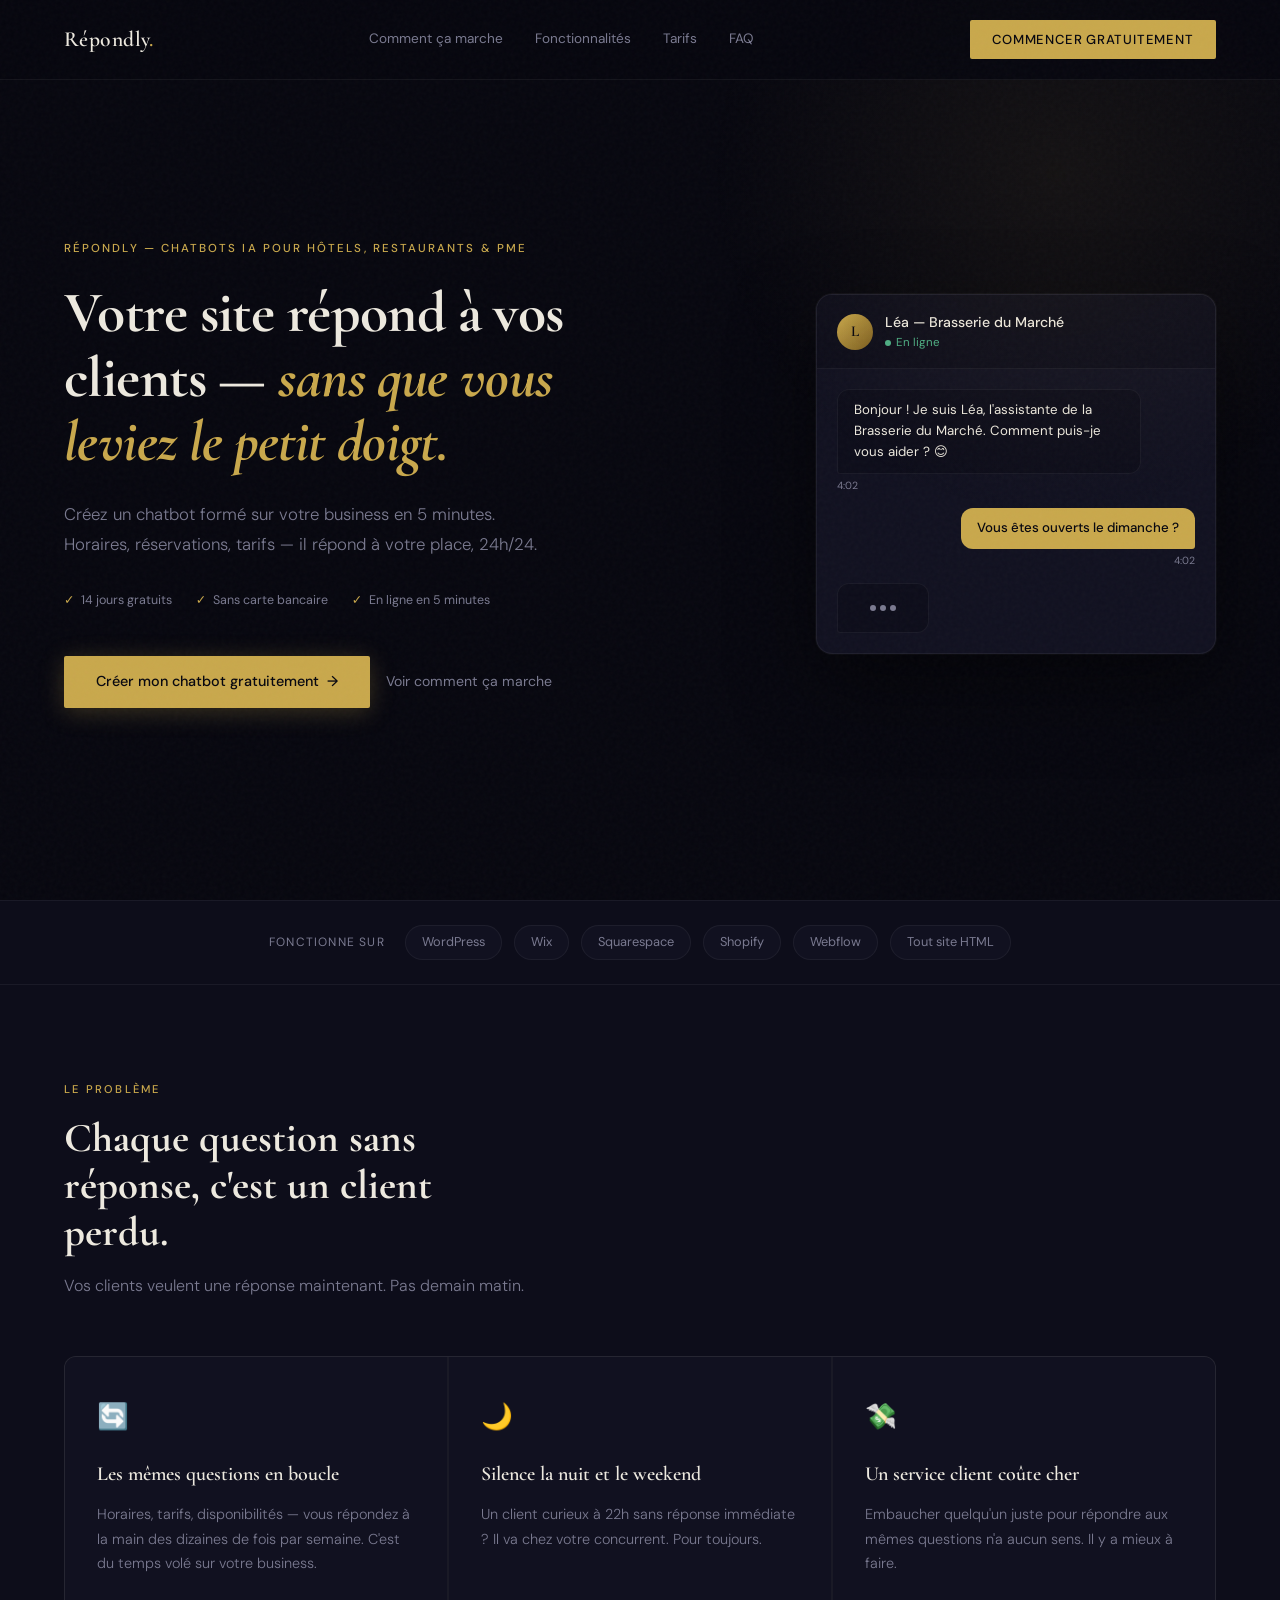
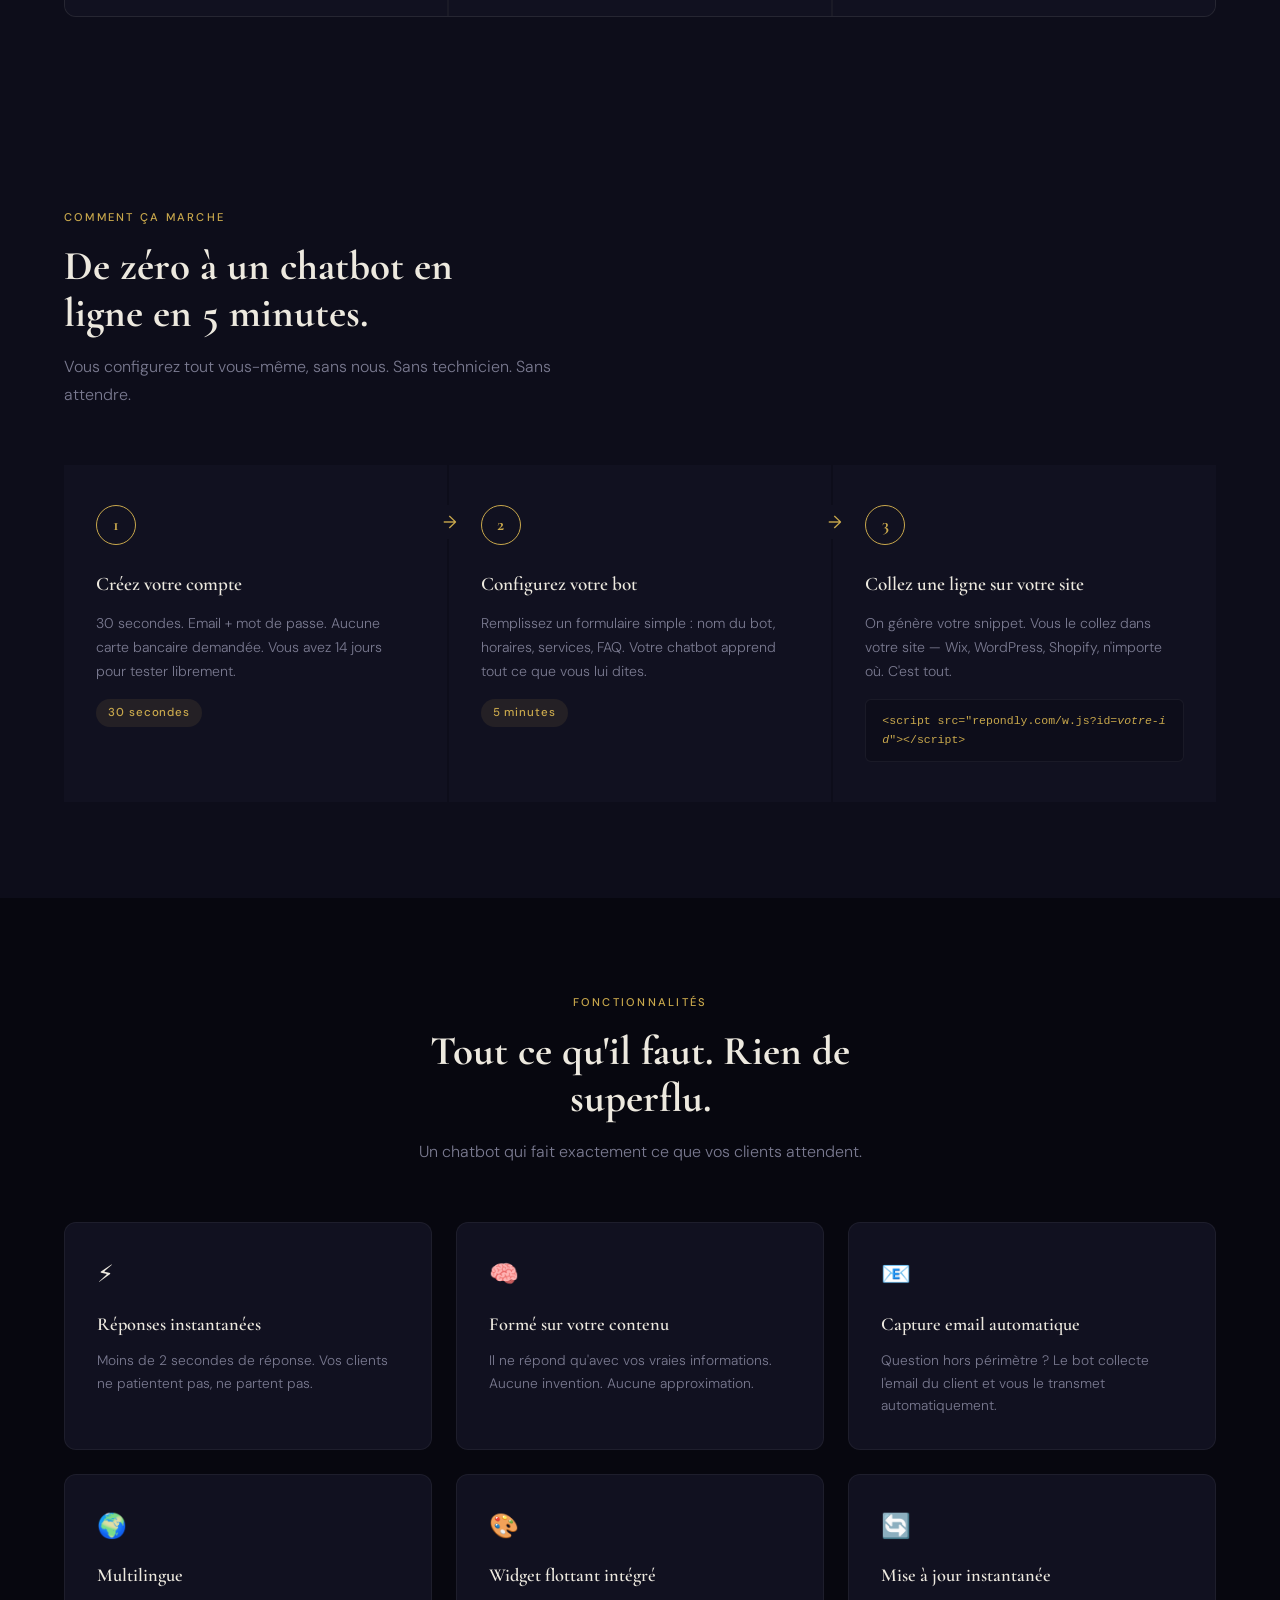
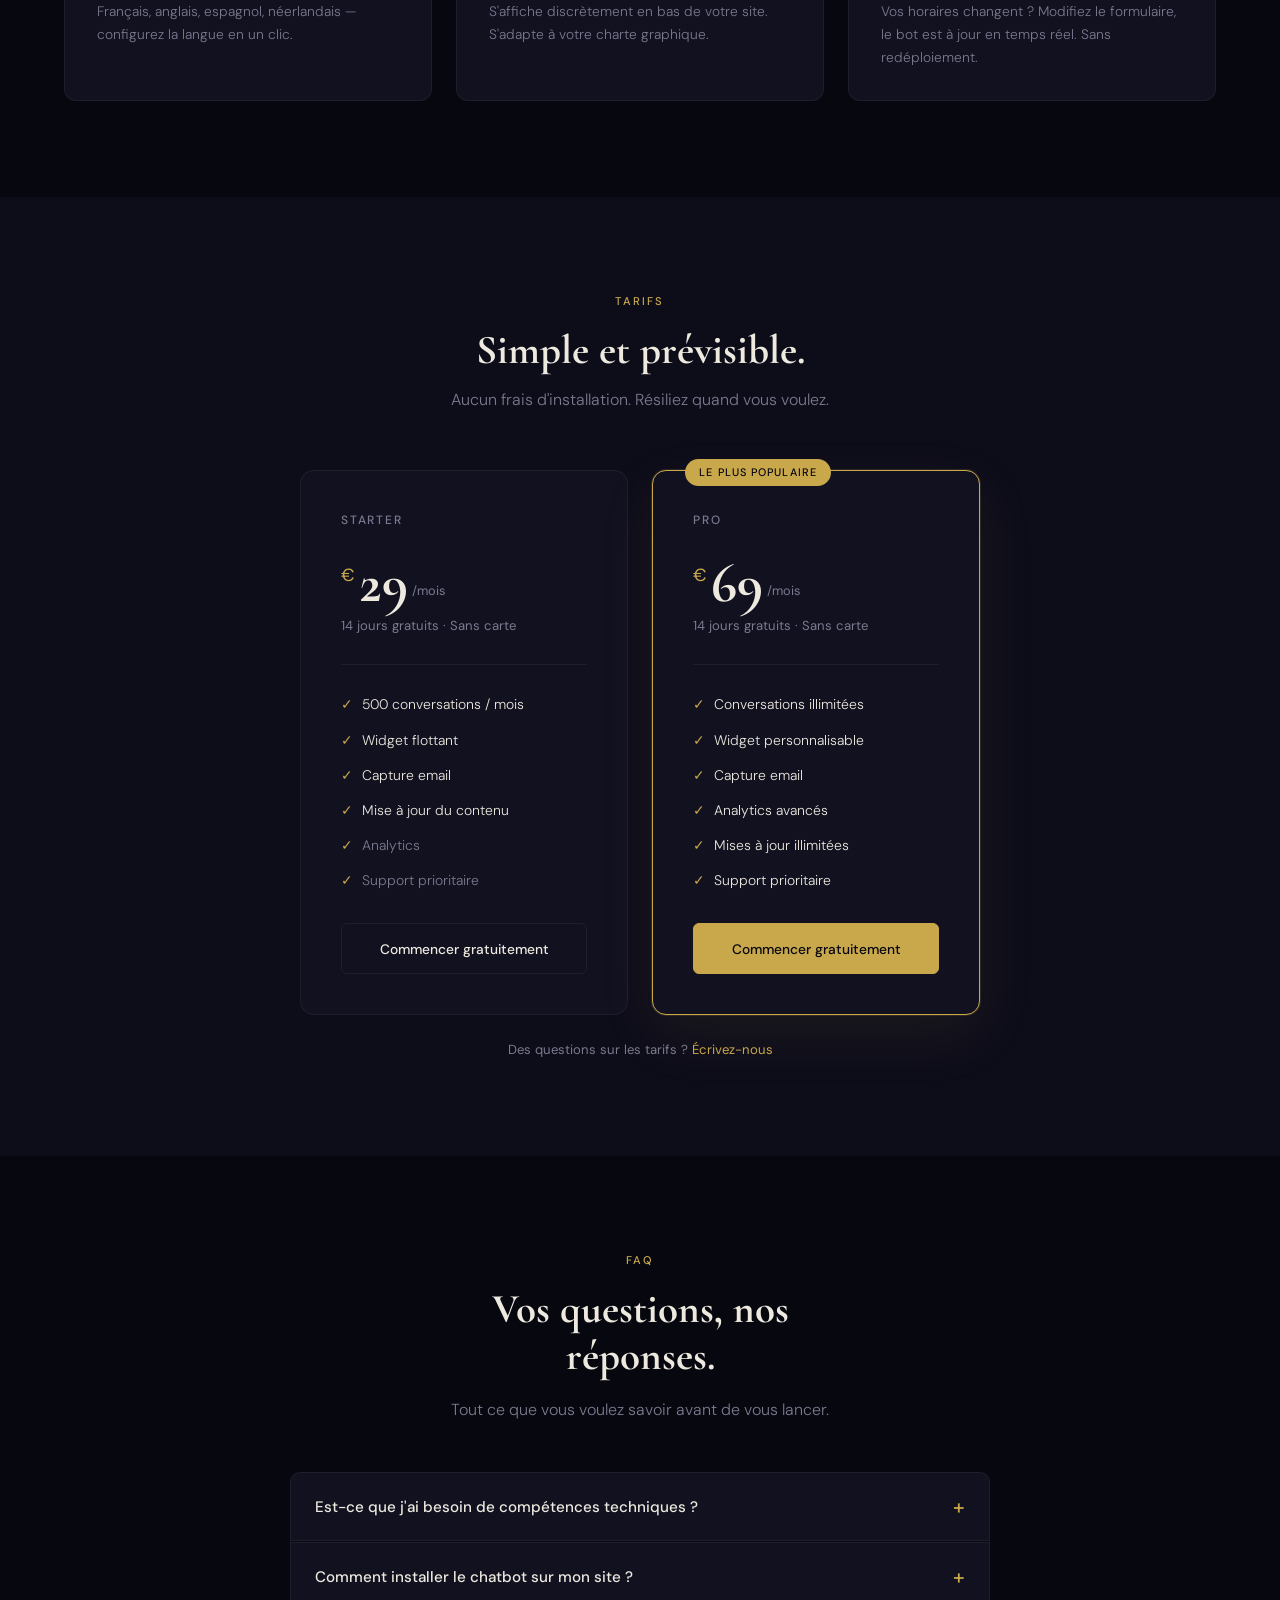
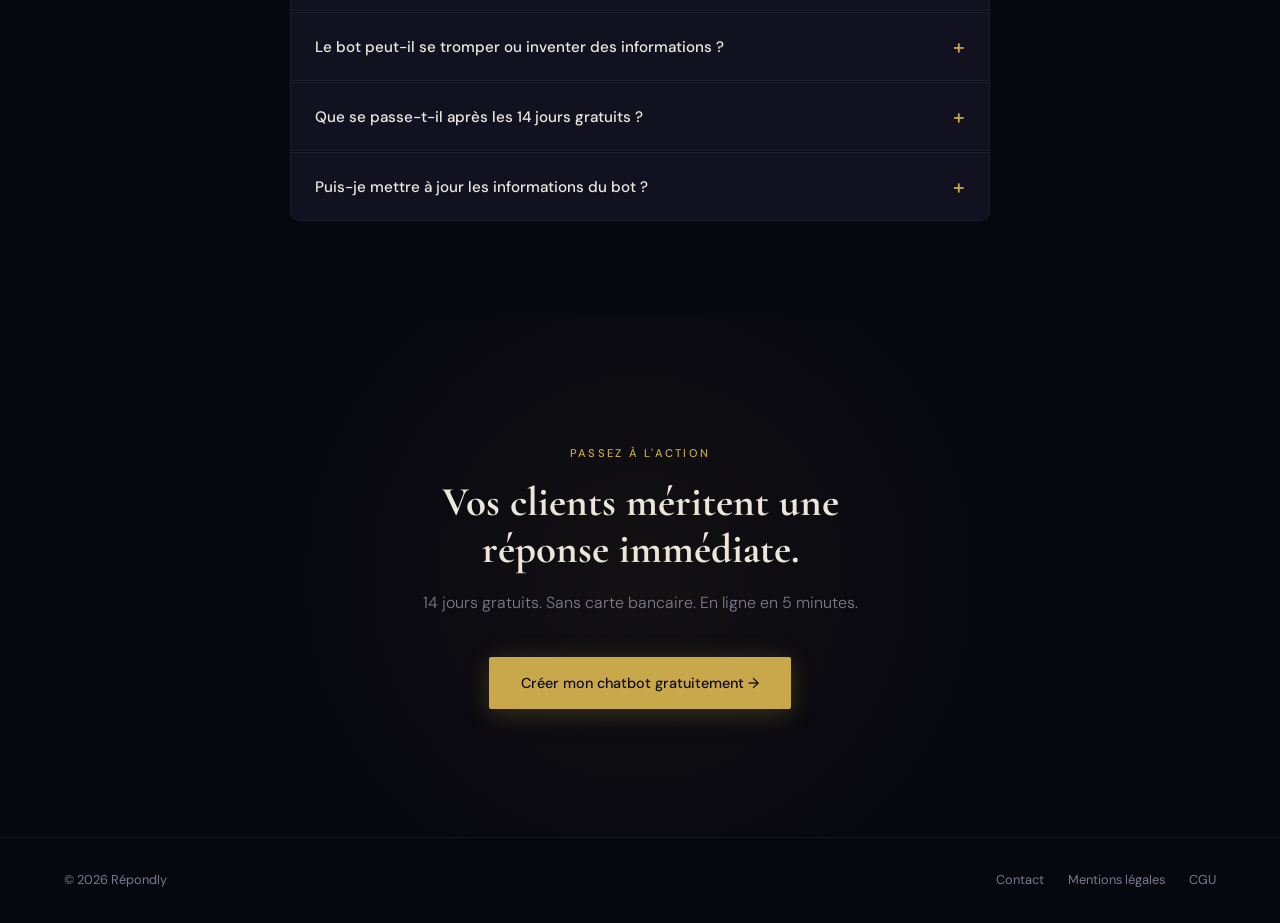
==== frontend/index.html @ ee4e4274 "init Répondly" ====
<!DOCTYPE html>
<html lang="fr">
<head>
<meta charset="UTF-8">
<meta name="viewport" content="width=device-width, initial-scale=1.0">
<title>Répondly — Créez votre chatbot IA en 5 minutes</title>
<link rel="preconnect" href="https://fonts.googleapis.com">
<link href="https://fonts.googleapis.com/css2?family=Cormorant+Garamond:ital,wght@0,400;0,600;0,700;1,400&family=DM+Sans:opsz,wght@9..40,300;9..40,400;9..40,500&display=swap" rel="stylesheet">
<style>
  *, *::before, *::after { box-sizing: border-box; margin: 0; padding: 0; }

  :root {
    --bg:      #07070f;
    --surface: #0d0d1a;
    --card:    #111120;
    --gold:    #c9a84c;
    --gold-lt: #e8c96a;
    --text:    #ede9df;
    --muted:   #7a7a90;
    --border:  rgba(255,255,255,0.055);
    --serif:   'Cormorant Garamond', Georgia, serif;
    --sans:    'DM Sans', system-ui, sans-serif;
  }

  html { scroll-behavior: smooth; }

  body {
    background: var(--bg);
    color: var(--text);
    font-family: var(--sans);
    font-size: 16px;
    line-height: 1.6;
    overflow-x: hidden;
  }

  body::before {
    content: '';
    position: fixed; inset: 0;
    background-image: url("data:image/svg+xml,%3Csvg viewBox='0 0 256 256' xmlns='http://www.w3.org/2000/svg'%3E%3Cfilter id='n'%3E%3CfeTurbulence type='fractalNoise' baseFrequency='0.9' numOctaves='4' stitchTiles='stitch'/%3E%3C/filter%3E%3Crect width='100%25' height='100%25' filter='url(%23n)' opacity='1'/%3E%3C/svg%3E");
    opacity: 0.03;
    pointer-events: none;
    z-index: 9999;
  }

  /* ── Nav ── */
  nav {
    position: fixed; top: 0; left: 0; right: 0; z-index: 100;
    display: flex; align-items: center; justify-content: space-between;
    padding: 1.25rem 5vw;
    background: rgba(7,7,15,0.82);
    backdrop-filter: blur(18px);
    border-bottom: 1px solid var(--border);
  }

  .nav-logo {
    font-family: var(--serif);
    font-size: 1.35rem; font-weight: 600; letter-spacing: 0.02em;
    color: var(--text); text-decoration: none;
  }
  .nav-logo span { color: var(--gold); }

  .nav-links { display: flex; align-items: center; gap: 2rem; }
  .nav-links a {
    font-size: 0.85rem; color: var(--muted); text-decoration: none;
    transition: color 0.2s;
  }
  .nav-links a:hover { color: var(--text); }

  .nav-cta {
    padding: 0.55rem 1.4rem;
    background: var(--gold); color: #07070f;
    font-size: 0.82rem; font-weight: 500;
    letter-spacing: 0.06em; text-transform: uppercase;
    text-decoration: none; border-radius: 2px;
    transition: background 0.2s, transform 0.15s;
  }
  .nav-cta:hover { background: var(--gold-lt); transform: translateY(-1px); }

  /* ── Hero ── */
  .hero {
    min-height: 100vh;
    display: grid; grid-template-columns: 1fr 1fr;
    align-items: center; gap: 4rem;
    padding: 8rem 5vw 5rem;
    position: relative; overflow: hidden;
  }

  .hero::after {
    content: '';
    position: absolute; top: -20%; right: -10%;
    width: 55vw; height: 55vw; border-radius: 50%;
    background: radial-gradient(ellipse, rgba(201,168,76,0.07) 0%, transparent 70%);
    pointer-events: none;
  }

  .hero-eyebrow {
    font-size: 0.72rem; font-weight: 500;
    letter-spacing: 0.18em; text-transform: uppercase;
    color: var(--gold); margin-bottom: 1.4rem;
    opacity: 0; animation: fadeUp 0.7s 0.1s forwards;
  }

  .hero h1 {
    font-family: var(--serif);
    font-size: clamp(2.6rem, 4.5vw, 4rem);
    font-weight: 700; line-height: 1.12;
    letter-spacing: -0.01em; margin-bottom: 1.6rem;
    opacity: 0; animation: fadeUp 0.7s 0.25s forwards;
  }
  .hero h1 em { font-style: italic; color: var(--gold); }

  .hero-sub {
    font-size: 1.05rem; font-weight: 300;
    color: var(--muted); max-width: 44ch;
    margin-bottom: 2rem; line-height: 1.75;
    opacity: 0; animation: fadeUp 0.7s 0.4s forwards;
  }

  .hero-trust {
    display: flex; align-items: center; gap: 1.5rem;
    margin-bottom: 2.8rem; flex-wrap: wrap;
    opacity: 0; animation: fadeUp 0.7s 0.5s forwards;
  }

  .trust-pill {
    display: flex; align-items: center; gap: 0.4rem;
    font-size: 0.78rem; color: var(--muted);
  }
  .trust-pill::before { content: '✓'; color: var(--gold); font-weight: 700; }

  .hero-actions {
    display: flex; gap: 1rem; align-items: center; flex-wrap: wrap;
    opacity: 0; animation: fadeUp 0.7s 0.55s forwards;
  }

  .btn-primary {
    display: inline-flex; align-items: center; gap: 0.5rem;
    padding: 0.9rem 2rem;
    background: var(--gold); color: #07070f;
    font-size: 0.9rem; font-weight: 500;
    text-decoration: none; border-radius: 2px;
    transition: background 0.2s, transform 0.15s, box-shadow 0.2s;
    box-shadow: 0 4px 24px rgba(201,168,76,0.25);
  }
  .btn-primary:hover { background: var(--gold-lt); transform: translateY(-2px); box-shadow: 0 8px 32px rgba(201,168,76,0.35); }

  .btn-ghost {
    font-size: 0.88rem; color: var(--muted);
    text-decoration: none; display: flex; align-items: center; gap: 0.4rem;
    transition: color 0.2s;
  }
  .btn-ghost:hover { color: var(--text); }

  /* ── Chat preview ── */
  .chat-preview {
    position: relative;
    opacity: 0; animation: fadeIn 0.9s 0.7s forwards;
  }

  .chat-frame {
    background: var(--card);
    border: 1px solid var(--border); border-radius: 16px;
    overflow: hidden;
    box-shadow: 0 30px 80px rgba(0,0,0,0.5), 0 0 0 1px rgba(255,255,255,0.04);
    max-width: 400px; margin-left: auto;
  }

  .chat-header {
    background: var(--surface);
    padding: 1rem 1.25rem;
    display: flex; align-items: center; gap: 0.75rem;
    border-bottom: 1px solid var(--border);
  }

  .chat-avatar {
    width: 36px; height: 36px; border-radius: 50%;
    background: linear-gradient(135deg, var(--gold) 0%, #7a5c1e 100%);
    display: flex; align-items: center; justify-content: center;
    font-family: var(--serif); font-size: 0.95rem; font-weight: 600;
    color: #07070f; flex-shrink: 0;
  }

  .chat-header-info { flex: 1; }
  .chat-header-name { font-size: 0.88rem; font-weight: 500; }
  .chat-status { font-size: 0.72rem; color: #4caf85; display: flex; align-items: center; gap: 0.3rem; }
  .chat-status::before { content: ''; width: 6px; height: 6px; border-radius: 50%; background: #4caf85; display: inline-block; }

  .chat-body { padding: 1.25rem; display: flex; flex-direction: column; gap: 0.85rem; min-height: 260px; }

  .msg { max-width: 85%; display: flex; flex-direction: column; gap: 0.25rem; opacity: 0; }
  .msg.bot { align-self: flex-start; animation: msgIn 0.4s forwards; }
  .msg.user { align-self: flex-end; animation: msgIn 0.4s forwards; }

  .msg-bubble {
    padding: 0.65rem 1rem; border-radius: 12px;
    font-size: 0.83rem; line-height: 1.55;
  }
  .msg.bot .msg-bubble {
    background: var(--surface); border: 1px solid var(--border);
    border-bottom-left-radius: 3px;
  }
  .msg.user .msg-bubble {
    background: var(--gold); color: #07070f;
    border-bottom-right-radius: 3px; font-weight: 500;
  }

  .msg-time { font-size: 0.65rem; color: var(--muted); }
  .msg.user .msg-time { text-align: right; }

  .typing { display: flex; gap: 4px; align-items: center; padding: 0.65rem 1rem; }
  .typing span {
    width: 6px; height: 6px; border-radius: 50%;
    background: var(--muted); animation: bounce 1s infinite;
  }
  .typing span:nth-child(2) { animation-delay: 0.15s; }
  .typing span:nth-child(3) { animation-delay: 0.3s; }

  /* ── Sections ── */
  section { padding: 6rem 5vw; }

  .section-label {
    font-size: 0.7rem; font-weight: 500;
    letter-spacing: 0.2em; text-transform: uppercase;
    color: var(--gold); margin-bottom: 1rem;
  }

  .section-title {
    font-family: var(--serif);
    font-size: clamp(1.9rem, 3.2vw, 2.8rem);
    font-weight: 700; line-height: 1.15;
    max-width: 22ch; margin-bottom: 1rem;
  }

  .section-sub {
    font-size: 1rem; color: var(--muted);
    max-width: 50ch; font-weight: 300;
    line-height: 1.75; margin-bottom: 3.5rem;
  }

  /* ── Logos band ── */
  .logos-band {
    border-top: 1px solid var(--border);
    border-bottom: 1px solid var(--border);
    background: var(--surface);
    padding: 1.5rem 5vw;
    display: flex; align-items: center;
    justify-content: center; gap: 0.75rem;
    flex-wrap: wrap;
  }

  .logos-label { font-size: 0.75rem; color: var(--muted); letter-spacing: 0.1em; text-transform: uppercase; margin-right: 0.5rem; }

  .logo-pill {
    padding: 0.4rem 1rem;
    border: 1px solid var(--border); border-radius: 20px;
    font-size: 0.8rem; color: var(--muted);
    background: var(--card);
  }

  /* ── Pain ── */
  .pain { background: var(--surface); }

  .pain-grid {
    display: grid; grid-template-columns: repeat(3, 1fr);
    gap: 1.5px; background: var(--border);
    border: 1px solid var(--border); border-radius: 12px; overflow: hidden;
  }

  .pain-card {
    background: var(--card); padding: 2.5rem 2rem;
    transition: background 0.2s;
  }
  .pain-card:hover { background: #161628; }

  .pain-icon { font-size: 1.6rem; margin-bottom: 1.25rem; display: block; }
  .pain-card h3 { font-family: var(--serif); font-size: 1.25rem; font-weight: 600; margin-bottom: 0.75rem; }
  .pain-card p { font-size: 0.9rem; color: var(--muted); line-height: 1.7; font-weight: 300; }

  /* ── How it works ── */
  .how { background: var(--surface); }

  .steps {
    display: grid; grid-template-columns: repeat(3, 1fr);
    gap: 2px; position: relative; margin-top: 1rem;
  }

  .step { background: var(--card); padding: 2.5rem 2rem; position: relative; }

  .step:not(:last-child)::after {
    content: '→';
    position: absolute; right: -14px; top: 2.5rem;
    color: var(--gold); font-size: 1.1rem; z-index: 1;
    background: var(--card); padding: 0.2rem;
  }

  .step-num {
    display: inline-flex; align-items: center; justify-content: center;
    width: 40px; height: 40px;
    border: 1px solid var(--gold); border-radius: 50%;
    font-family: var(--serif); font-size: 1.1rem; font-weight: 700;
    color: var(--gold); margin-bottom: 1.5rem;
  }

  .step h3 { font-family: var(--serif); font-size: 1.2rem; font-weight: 600; margin-bottom: 0.75rem; }
  .step p { font-size: 0.88rem; color: var(--muted); line-height: 1.7; font-weight: 300; }

  .step-badge {
    display: inline-block; margin-top: 1rem;
    padding: 0.3rem 0.75rem;
    background: rgba(201,168,76,0.1); color: var(--gold);
    font-size: 0.72rem; font-weight: 500; letter-spacing: 0.08em;
    border-radius: 20px;
  }

  .step-code {
    margin-top: 1rem;
    background: var(--surface); border: 1px solid var(--border);
    border-radius: 6px; padding: 0.75rem 1rem;
    font-family: 'Courier New', monospace;
    font-size: 0.72rem; color: var(--gold);
    word-break: break-all;
  }

  /* ── Features grid ── */
  .features-grid {
    display: grid; grid-template-columns: repeat(3, 1fr);
    gap: 1.5rem;
  }

  .feat-card {
    background: var(--card);
    border: 1px solid var(--border); border-radius: 12px;
    padding: 2rem;
    transition: border-color 0.2s, transform 0.2s;
  }
  .feat-card:hover { border-color: rgba(201,168,76,0.2); transform: translateY(-3px); }

  .feat-icon { font-size: 1.5rem; margin-bottom: 1rem; display: block; }
  .feat-card h3 { font-family: var(--serif); font-size: 1.15rem; font-weight: 600; margin-bottom: 0.6rem; }
  .feat-card p { font-size: 0.86rem; color: var(--muted); line-height: 1.65; font-weight: 300; }

  /* ── Pricing ── */
  .pricing-grid {
    display: grid; grid-template-columns: 1fr 1fr;
    gap: 1.5rem; max-width: 680px; margin: 0 auto;
  }

  .price-card {
    background: var(--card);
    border: 1px solid var(--border); border-radius: 14px;
    padding: 2.5rem;
    transition: transform 0.2s, box-shadow 0.2s;
    position: relative;
  }
  .price-card:hover { transform: translateY(-4px); box-shadow: 0 20px 60px rgba(0,0,0,0.4); }

  .price-card.featured {
    border-color: var(--gold);
    box-shadow: 0 0 0 1px rgba(201,168,76,0.15), 0 20px 60px rgba(201,168,76,0.08);
  }

  .price-badge {
    position: absolute; top: -12px; left: 2rem;
    background: var(--gold); color: #07070f;
    font-size: 0.68rem; font-weight: 500;
    letter-spacing: 0.1em; text-transform: uppercase;
    padding: 0.3rem 0.9rem; border-radius: 20px;
  }

  .price-name { font-size: 0.75rem; font-weight: 500; letter-spacing: 0.15em; text-transform: uppercase; color: var(--muted); margin-bottom: 1.5rem; }

  .price-amount { display: flex; align-items: flex-start; gap: 0.25rem; margin-bottom: 0.3rem; }
  .price-currency { font-size: 1.1rem; color: var(--gold); margin-top: 0.4rem; }
  .price-num { font-family: var(--serif); font-size: 3.5rem; font-weight: 700; line-height: 1; }
  .price-suffix { font-size: 0.8rem; color: var(--muted); align-self: flex-end; margin-bottom: 0.6rem; }

  .price-recur { font-size: 0.82rem; color: var(--muted); margin-bottom: 1.75rem; }

  .price-divider { height: 1px; background: var(--border); margin-bottom: 1.75rem; }

  .price-features { list-style: none; display: flex; flex-direction: column; gap: 0.8rem; margin-bottom: 2rem; }
  .price-features li {
    font-size: 0.87rem; color: var(--muted);
    display: flex; align-items: flex-start; gap: 0.6rem;
    font-weight: 300;
  }
  .price-features li::before { content: '✓'; color: var(--gold); flex-shrink: 0; font-weight: 500; }
  .price-features li.included { color: var(--text); }

  .btn-outline {
    display: block; padding: 0.85rem;
    border: 1px solid var(--border); border-radius: 6px;
    text-align: center; font-size: 0.86rem; font-weight: 500;
    color: var(--text); text-decoration: none;
    transition: border-color 0.2s, background 0.2s;
  }
  .btn-outline:hover { border-color: var(--gold); background: rgba(201,168,76,0.06); }

  .price-card.featured .btn-outline { background: var(--gold); border-color: var(--gold); color: #07070f; }
  .price-card.featured .btn-outline:hover { background: var(--gold-lt); }

  .price-note { text-align: center; margin-top: 1.5rem; font-size: 0.82rem; color: var(--muted); }
  .price-note a { color: var(--gold); text-decoration: none; }

  /* ── FAQ ── */
  .faq-list { max-width: 700px; margin: 0 auto; display: flex; flex-direction: column; gap: 1px; }

  .faq-item {
    background: var(--card); border: 1px solid var(--border);
    border-radius: 0; overflow: hidden;
  }
  .faq-item:first-child { border-radius: 10px 10px 0 0; }
  .faq-item:last-child { border-radius: 0 0 10px 10px; }

  .faq-q {
    width: 100%; padding: 1.25rem 1.5rem;
    background: none; border: none; cursor: pointer;
    display: flex; align-items: center; justify-content: space-between;
    font-family: var(--sans); font-size: 0.95rem; font-weight: 500;
    color: var(--text); text-align: left;
  }

  .faq-q::after { content: '+'; color: var(--gold); font-size: 1.3rem; flex-shrink: 0; transition: transform 0.2s; }
  .faq-item.open .faq-q::after { transform: rotate(45deg); }

  .faq-a {
    max-height: 0; overflow: hidden;
    transition: max-height 0.3s ease, padding 0.3s;
    font-size: 0.9rem; color: var(--muted); line-height: 1.7;
    font-weight: 300;
  }
  .faq-item.open .faq-a { max-height: 200px; padding: 0 1.5rem 1.25rem; }

  /* ── CTA ── */
  .cta-final {
    text-align: center; padding: 8rem 5vw;
    position: relative; overflow: hidden;
  }

  .cta-final::before {
    content: '';
    position: absolute; top: 50%; left: 50%;
    transform: translate(-50%, -50%);
    width: 60vw; height: 60vw; border-radius: 50%;
    background: radial-gradient(ellipse, rgba(201,168,76,0.06) 0%, transparent 65%);
    pointer-events: none;
  }

  .cta-final .section-title { margin: 0 auto 1rem; text-align: center; }
  .cta-final .section-sub { margin: 0 auto 2.5rem; text-align: center; }

  /* ── Footer ── */
  footer {
    border-top: 1px solid var(--border);
    padding: 2rem 5vw;
    display: flex; align-items: center; justify-content: space-between;
    font-size: 0.8rem; color: var(--muted);
  }
  footer a { color: var(--muted); text-decoration: none; }
  footer a:hover { color: var(--gold); }

  /* ── Reveal ── */
  .reveal { opacity: 0; transform: translateY(28px); transition: opacity 0.65s, transform 0.65s; }
  .reveal.visible { opacity: 1; transform: none; }
  .reveal-delay-1 { transition-delay: 0.1s; }
  .reveal-delay-2 { transition-delay: 0.2s; }
  .reveal-delay-3 { transition-delay: 0.3s; }

  /* ── Animations ── */
  @keyframes fadeUp { from { opacity: 0; transform: translateY(22px); } to { opacity: 1; transform: translateY(0); } }
  @keyframes fadeIn { from { opacity: 0; } to { opacity: 1; } }
  @keyframes msgIn  { from { opacity: 0; transform: translateY(8px); } to { opacity: 1; transform: translateY(0); } }
  @keyframes bounce { 0%, 80%, 100% { transform: translateY(0); } 40% { transform: translateY(-5px); } }

  /* ── Responsive ── */
  @media (max-width: 1000px) {
    .pricing-grid { grid-template-columns: 1fr; max-width: 420px; }
    .features-grid { grid-template-columns: 1fr 1fr; }
  }
  @media (max-width: 900px) {
    .hero { grid-template-columns: 1fr; padding-top: 7rem; }
    .chat-frame { max-width: 100%; margin: 0; }
    .pain-grid, .steps, .features-grid { grid-template-columns: 1fr; }
    .step:not(:last-child)::after { display: none; }
    .nav-links { display: none; }
  }
</style>
</head>
<body>

<!-- NAV -->
<nav>
  <a href="#" class="nav-logo">Répondly<span>.</span></a>
  <div class="nav-links">
    <a href="#comment">Comment ça marche</a>
    <a href="#fonctionnalites">Fonctionnalités</a>
    <a href="#pricing">Tarifs</a>
    <a href="#faq">FAQ</a>
  </div>
  <a href="/register" class="nav-cta">Commencer gratuitement</a>
</nav>

<!-- HERO -->
<section class="hero">
  <div class="hero-content">
    <p class="hero-eyebrow">Répondly — Chatbots IA pour hôtels, restaurants & PME</p>
    <h1>Votre site répond à vos clients — <em>sans que vous leviez le petit doigt.</em></h1>
    <p class="hero-sub">Créez un chatbot formé sur votre business en 5 minutes. Horaires, réservations, tarifs — il répond à votre place, 24h/24.</p>
    <div class="hero-trust">
      <span class="trust-pill">14 jours gratuits</span>
      <span class="trust-pill">Sans carte bancaire</span>
      <span class="trust-pill">En ligne en 5 minutes</span>
    </div>
    <div class="hero-actions">
      <a href="/register" class="btn-primary">Créer mon chatbot gratuitement <span>→</span></a>
      <a href="#comment" class="btn-ghost">Voir comment ça marche</a>
    </div>
  </div>

  <div class="chat-preview">
    <div class="chat-frame">
      <div class="chat-header">
        <div class="chat-avatar">L</div>
        <div class="chat-header-info">
          <div class="chat-header-name">Léa — Brasserie du Marché</div>
          <div class="chat-status">En ligne</div>
        </div>
      </div>
      <div class="chat-body" id="chatDemo"></div>
    </div>
  </div>
</section>

<!-- LOGOS -->
<div class="logos-band">
  <span class="logos-label">Fonctionne sur</span>
  <span class="logo-pill">WordPress</span>
  <span class="logo-pill">Wix</span>
  <span class="logo-pill">Squarespace</span>
  <span class="logo-pill">Shopify</span>
  <span class="logo-pill">Webflow</span>
  <span class="logo-pill">Tout site HTML</span>
</div>

<!-- PAIN -->
<section class="pain" id="pain">
  <p class="section-label reveal">Le problème</p>
  <h2 class="section-title reveal reveal-delay-1">Chaque question sans réponse, c'est un client perdu.</h2>
  <p class="section-sub reveal reveal-delay-2">Vos clients veulent une réponse maintenant. Pas demain matin.</p>
  <div class="pain-grid reveal">
    <div class="pain-card">
      <span class="pain-icon">🔄</span>
      <h3>Les mêmes questions en boucle</h3>
      <p>Horaires, tarifs, disponibilités — vous répondez à la main des dizaines de fois par semaine. C'est du temps volé sur votre business.</p>
    </div>
    <div class="pain-card">
      <span class="pain-icon">🌙</span>
      <h3>Silence la nuit et le weekend</h3>
      <p>Un client curieux à 22h sans réponse immédiate ? Il va chez votre concurrent. Pour toujours.</p>
    </div>
    <div class="pain-card">
      <span class="pain-icon">💸</span>
      <h3>Un service client coûte cher</h3>
      <p>Embaucher quelqu'un juste pour répondre aux mêmes questions n'a aucun sens. Il y a mieux à faire.</p>
    </div>
  </div>
</section>

<!-- HOW IT WORKS -->
<section class="how" id="comment">
  <p class="section-label reveal">Comment ça marche</p>
  <h2 class="section-title reveal reveal-delay-1">De zéro à un chatbot en ligne en 5 minutes.</h2>
  <p class="section-sub reveal reveal-delay-2">Vous configurez tout vous-même, sans nous. Sans technicien. Sans attendre.</p>
  <div class="steps reveal">
    <div class="step">
      <div class="step-num">1</div>
      <h3>Créez votre compte</h3>
      <p>30 secondes. Email + mot de passe. Aucune carte bancaire demandée. Vous avez 14 jours pour tester librement.</p>
      <span class="step-badge">30 secondes</span>
    </div>
    <div class="step">
      <div class="step-num">2</div>
      <h3>Configurez votre bot</h3>
      <p>Remplissez un formulaire simple : nom du bot, horaires, services, FAQ. Votre chatbot apprend tout ce que vous lui dites.</p>
      <span class="step-badge">5 minutes</span>
    </div>
    <div class="step">
      <div class="step-num">3</div>
      <h3>Collez une ligne sur votre site</h3>
      <p>On génère votre snippet. Vous le collez dans votre site — Wix, WordPress, Shopify, n'importe où. C'est tout.</p>
      <div class="step-code">&lt;script src="repondly.com/w.js?id=<em>votre-id</em>"&gt;&lt;/script&gt;</div>
    </div>
  </div>
</section>

<!-- FEATURES -->
<section id="fonctionnalites">
  <p class="section-label reveal" style="text-align:center">Fonctionnalités</p>
  <h2 class="section-title reveal reveal-delay-1" style="margin: 0 auto 1rem; text-align:center">Tout ce qu'il faut. Rien de superflu.</h2>
  <p class="section-sub reveal reveal-delay-2" style="margin: 0 auto 3.5rem; text-align:center">Un chatbot qui fait exactement ce que vos clients attendent.</p>
  <div class="features-grid">
    <div class="feat-card reveal">
      <span class="feat-icon">⚡</span>
      <h3>Réponses instantanées</h3>
      <p>Moins de 2 secondes de réponse. Vos clients ne patientent pas, ne partent pas.</p>
    </div>
    <div class="feat-card reveal reveal-delay-1">
      <span class="feat-icon">🧠</span>
      <h3>Formé sur votre contenu</h3>
      <p>Il ne répond qu'avec vos vraies informations. Aucune invention. Aucune approximation.</p>
    </div>
    <div class="feat-card reveal reveal-delay-2">
      <span class="feat-icon">📧</span>
      <h3>Capture email automatique</h3>
      <p>Question hors périmètre ? Le bot collecte l'email du client et vous le transmet automatiquement.</p>
    </div>
    <div class="feat-card reveal">
      <span class="feat-icon">🌍</span>
      <h3>Multilingue</h3>
      <p>Français, anglais, espagnol, néerlandais — configurez la langue en un clic.</p>
    </div>
    <div class="feat-card reveal reveal-delay-1">
      <span class="feat-icon">🎨</span>
      <h3>Widget flottant intégré</h3>
      <p>S'affiche discrètement en bas de votre site. S'adapte à votre charte graphique.</p>
    </div>
    <div class="feat-card reveal reveal-delay-2">
      <span class="feat-icon">🔄</span>
      <h3>Mise à jour instantanée</h3>
      <p>Vos horaires changent ? Modifiez le formulaire, le bot est à jour en temps réel. Sans redéploiement.</p>
    </div>
  </div>
</section>

<!-- PRICING -->
<section class="pain" id="pricing">
  <p class="section-label reveal" style="text-align:center">Tarifs</p>
  <h2 class="section-title reveal reveal-delay-1" style="text-align:center; margin:0 auto 0.75rem">Simple et prévisible.</h2>
  <p class="section-sub reveal reveal-delay-2" style="text-align:center; margin:0 auto 3.5rem">Aucun frais d'installation. Résiliez quand vous voulez.</p>
  <div class="pricing-grid">
    <div class="price-card reveal">
      <p class="price-name">Starter</p>
      <div class="price-amount">
        <span class="price-currency">€</span>
        <span class="price-num">29</span>
        <span class="price-suffix">/mois</span>
      </div>
      <p class="price-recur">14 jours gratuits · Sans carte</p>
      <div class="price-divider"></div>
      <ul class="price-features">
        <li class="included">500 conversations / mois</li>
        <li class="included">Widget flottant</li>
        <li class="included">Capture email</li>
        <li class="included">Mise à jour du contenu</li>
        <li>Analytics</li>
        <li>Support prioritaire</li>
      </ul>
      <a href="/register" class="btn-outline">Commencer gratuitement</a>
    </div>
    <div class="price-card featured reveal reveal-delay-1">
      <span class="price-badge">Le plus populaire</span>
      <p class="price-name">Pro</p>
      <div class="price-amount">
        <span class="price-currency">€</span>
        <span class="price-num">69</span>
        <span class="price-suffix">/mois</span>
      </div>
      <p class="price-recur">14 jours gratuits · Sans carte</p>
      <div class="price-divider"></div>
      <ul class="price-features">
        <li class="included">Conversations illimitées</li>
        <li class="included">Widget personnalisable</li>
        <li class="included">Capture email</li>
        <li class="included">Analytics avancés</li>
        <li class="included">Mises à jour illimitées</li>
        <li class="included">Support prioritaire</li>
      </ul>
      <a href="/register" class="btn-outline">Commencer gratuitement</a>
    </div>
  </div>
  <p class="price-note reveal">Des questions sur les tarifs ? <a href="mailto:matissezamcre@gmail.com">Écrivez-nous</a></p>
</section>

<!-- FAQ -->
<section id="faq">
  <p class="section-label reveal" style="text-align:center">FAQ</p>
  <h2 class="section-title reveal reveal-delay-1" style="margin:0 auto 1rem; text-align:center">Vos questions, nos réponses.</h2>
  <p class="section-sub reveal reveal-delay-2" style="margin:0 auto 3rem; text-align:center">Tout ce que vous voulez savoir avant de vous lancer.</p>
  <div class="faq-list reveal">
    <div class="faq-item">
      <button class="faq-q">Est-ce que j'ai besoin de compétences techniques ?</button>
      <div class="faq-a">Non. Vous remplissez un formulaire, vous copiez une ligne de code sur votre site. Si vous savez utiliser Wix ou WordPress, vous savez utiliser Répondly.</div>
    </div>
    <div class="faq-item">
      <button class="faq-q">Comment installer le chatbot sur mon site ?</button>
      <div class="faq-a">Après la configuration, on vous donne un snippet HTML (une seule ligne). Vous la collez dans votre site — n'importe où dans le body ou le head. Sur Wix ou Squarespace, il y a un bloc "HTML personnalisé" prévu pour ça.</div>
    </div>
    <div class="faq-item">
      <button class="faq-q">Le bot peut-il se tromper ou inventer des informations ?</button>
      <div class="faq-a">Non. Il est strictement limité aux informations que vous avez entrées dans le formulaire. Si une question dépasse ce périmètre, il collecte l'email du client et vous le transmet.</div>
    </div>
    <div class="faq-item">
      <button class="faq-q">Que se passe-t-il après les 14 jours gratuits ?</button>
      <div class="faq-a">Si vous choisissez de continuer, vous entrez vos informations de paiement et votre abonnement démarre. Sinon, votre compte est désactivé automatiquement. Aucun prélèvement surprise.</div>
    </div>
    <div class="faq-item">
      <button class="faq-q">Puis-je mettre à jour les informations du bot ?</button>
      <div class="faq-a">Oui, à tout moment depuis votre dashboard. Les modifications prennent effet immédiatement, sans redéploiement ni intervention technique.</div>
    </div>
  </div>
</section>

<!-- CTA FINAL -->
<section class="cta-final">
  <p class="section-label reveal">Passez à l'action</p>
  <h2 class="section-title reveal reveal-delay-1">Vos clients méritent une réponse immédiate.</h2>
  <p class="section-sub reveal reveal-delay-2">14 jours gratuits. Sans carte bancaire. En ligne en 5 minutes.</p>
  <a href="/register" class="btn-primary reveal reveal-delay-2" style="display:inline-flex">
    Créer mon chatbot gratuitement →
  </a>
</section>

<!-- FOOTER -->
<footer>
  <span>© 2026 Répondly</span>
  <div style="display:flex;gap:1.5rem">
    <a href="mailto:matissezamcre@gmail.com">Contact</a>
    <a href="#">Mentions légales</a>
    <a href="#">CGU</a>
  </div>
</footer>

<script>
  // Chat demo
  const msgs = [
    { type: 'bot',  text: 'Bonjour ! Je suis Léa, l\'assistante de la Brasserie du Marché. Comment puis-je vous aider ? 😊', delay: 800 },
    { type: 'user', text: 'Vous êtes ouverts le dimanche ?', delay: 2000 },
    { type: 'bot',  text: 'Oui, nous sommes ouverts le dimanche de 12h à 15h. Bonne nouvelle, les réservations sont encore disponibles pour ce week-end !', delay: 3400 },
    { type: 'user', text: 'Vous faites des menus végétariens ?', delay: 5200 },
    { type: 'bot',  text: 'Absolument ! Nous proposons un plat végétarien du jour ainsi que deux entrées végétariennes. Voulez-vous réserver une table ? 🌿', delay: 6700 },
  ];

  const container = document.getElementById('chatDemo');

  function showTyping() {
    const div = document.createElement('div');
    div.className = 'msg bot'; div.style.opacity = '1';
    div.innerHTML = '<div class="msg-bubble"><div class="typing"><span></span><span></span><span></span></div></div>';
    container.appendChild(div);
    container.scrollTop = container.scrollHeight;
    return div;
  }

  msgs.forEach((m, i) => {
    if (m.type === 'bot' && i > 0) {
      setTimeout(() => {
        const t = showTyping();
        setTimeout(() => { t.remove(); addMsg(m); }, 900);
      }, m.delay - 950);
    } else {
      setTimeout(() => addMsg(m), m.delay);
    }
  });

  function addMsg(m) {
    const div = document.createElement('div');
    div.className = `msg ${m.type}`;
    const now = new Date();
    div.innerHTML = `<div class="msg-bubble">${m.text}</div><div class="msg-time">${now.getHours()}:${String(now.getMinutes()).padStart(2,'0')}</div>`;
    container.appendChild(div);
    container.scrollTop = container.scrollHeight;
  }

  // FAQ accordion
  document.querySelectorAll('.faq-q').forEach(btn => {
    btn.addEventListener('click', () => {
      const item = btn.parentElement;
      const wasOpen = item.classList.contains('open');
      document.querySelectorAll('.faq-item').forEach(i => i.classList.remove('open'));
      if (!wasOpen) item.classList.add('open');
    });
  });

  // Scroll reveal
  const observer = new IntersectionObserver(entries => {
    entries.forEach(e => { if (e.isIntersecting) e.target.classList.add('visible'); });
  }, { threshold: 0.12 });
  document.querySelectorAll('.reveal').forEach(el => observer.observe(el));
</script>
</body>
</html>
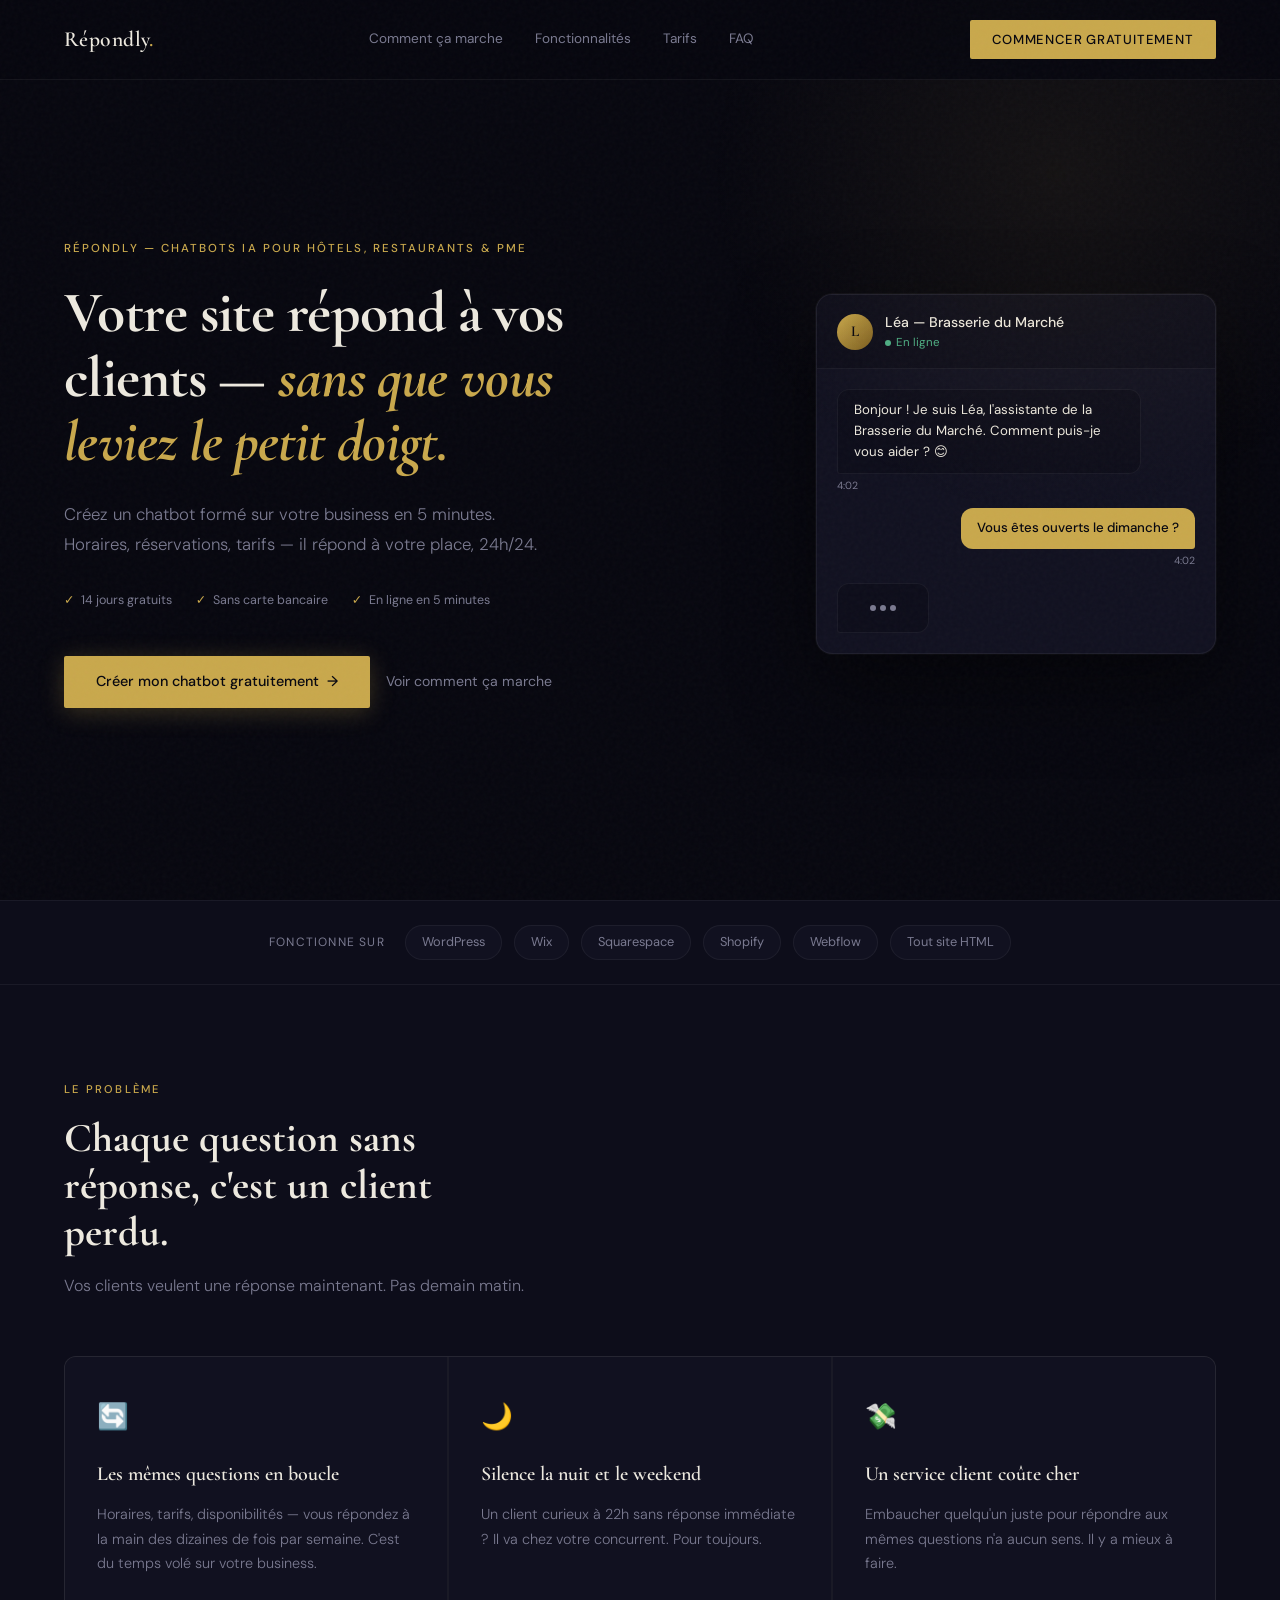
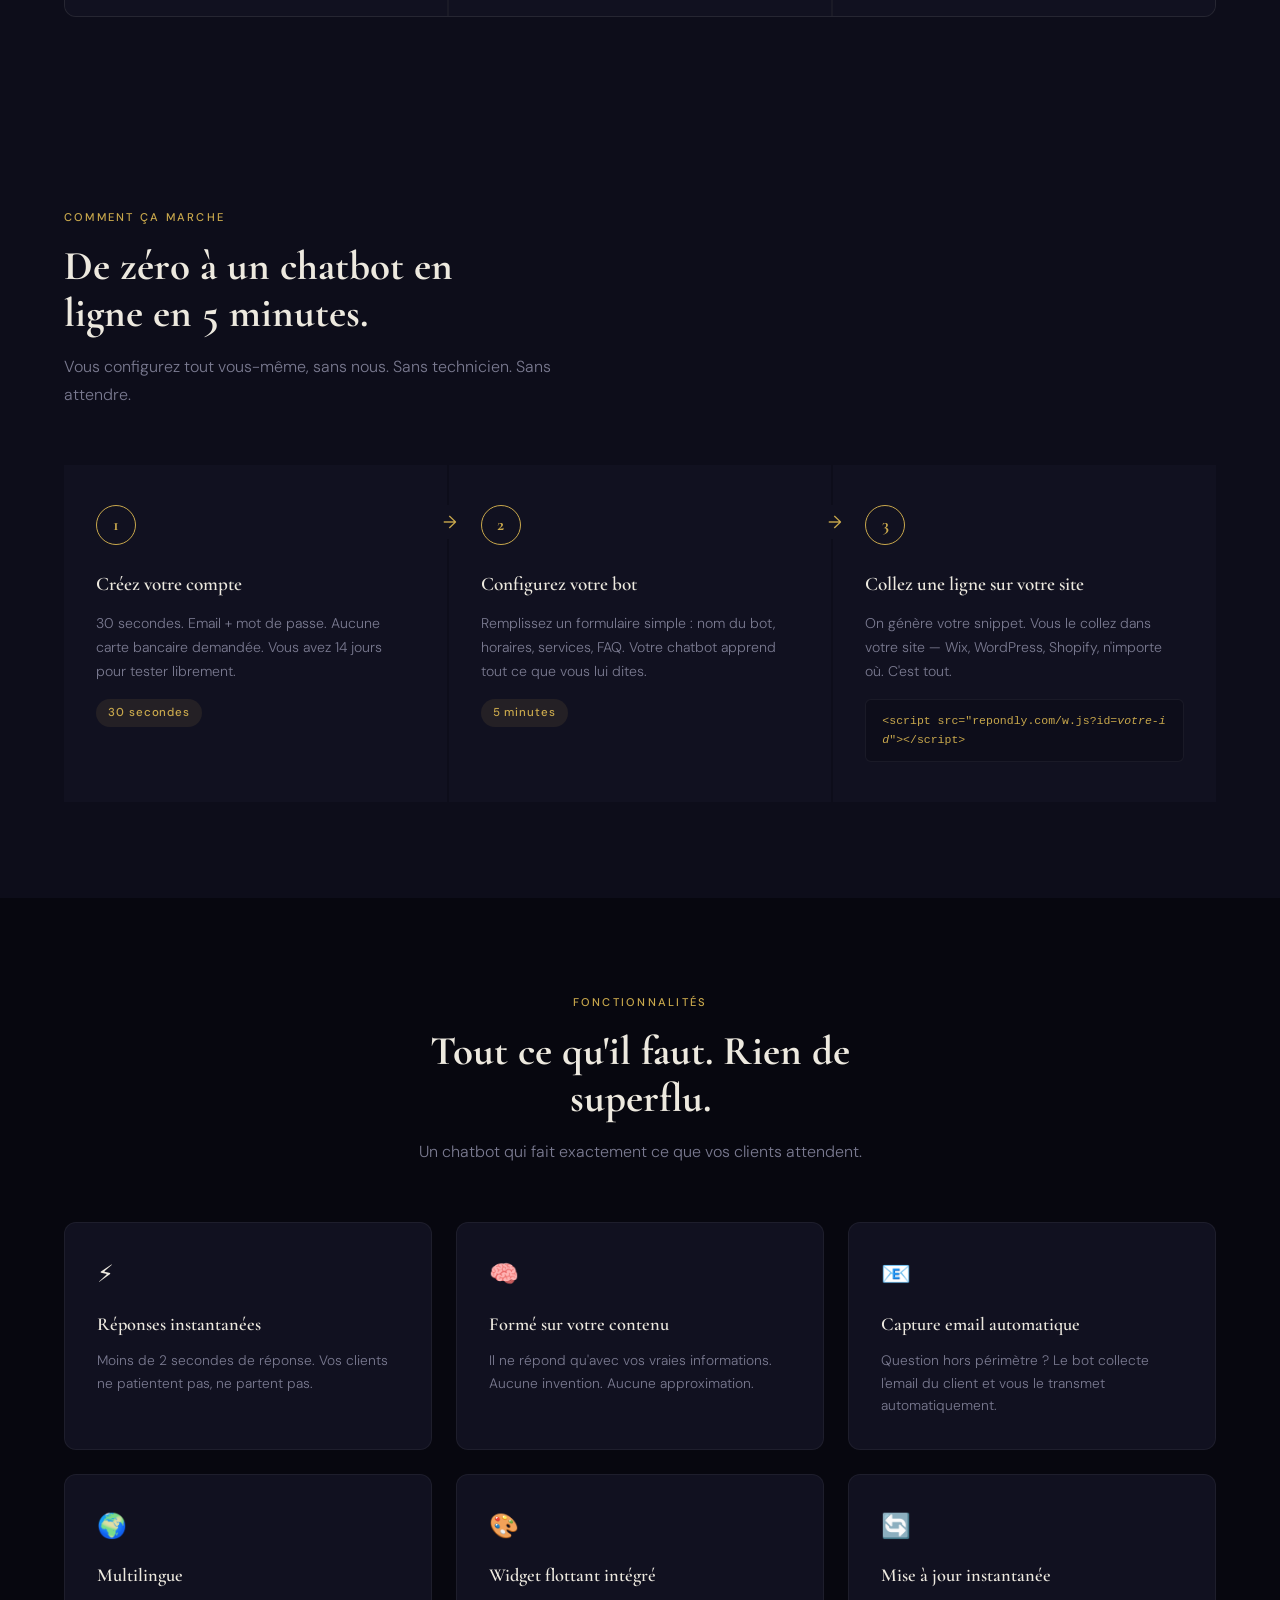
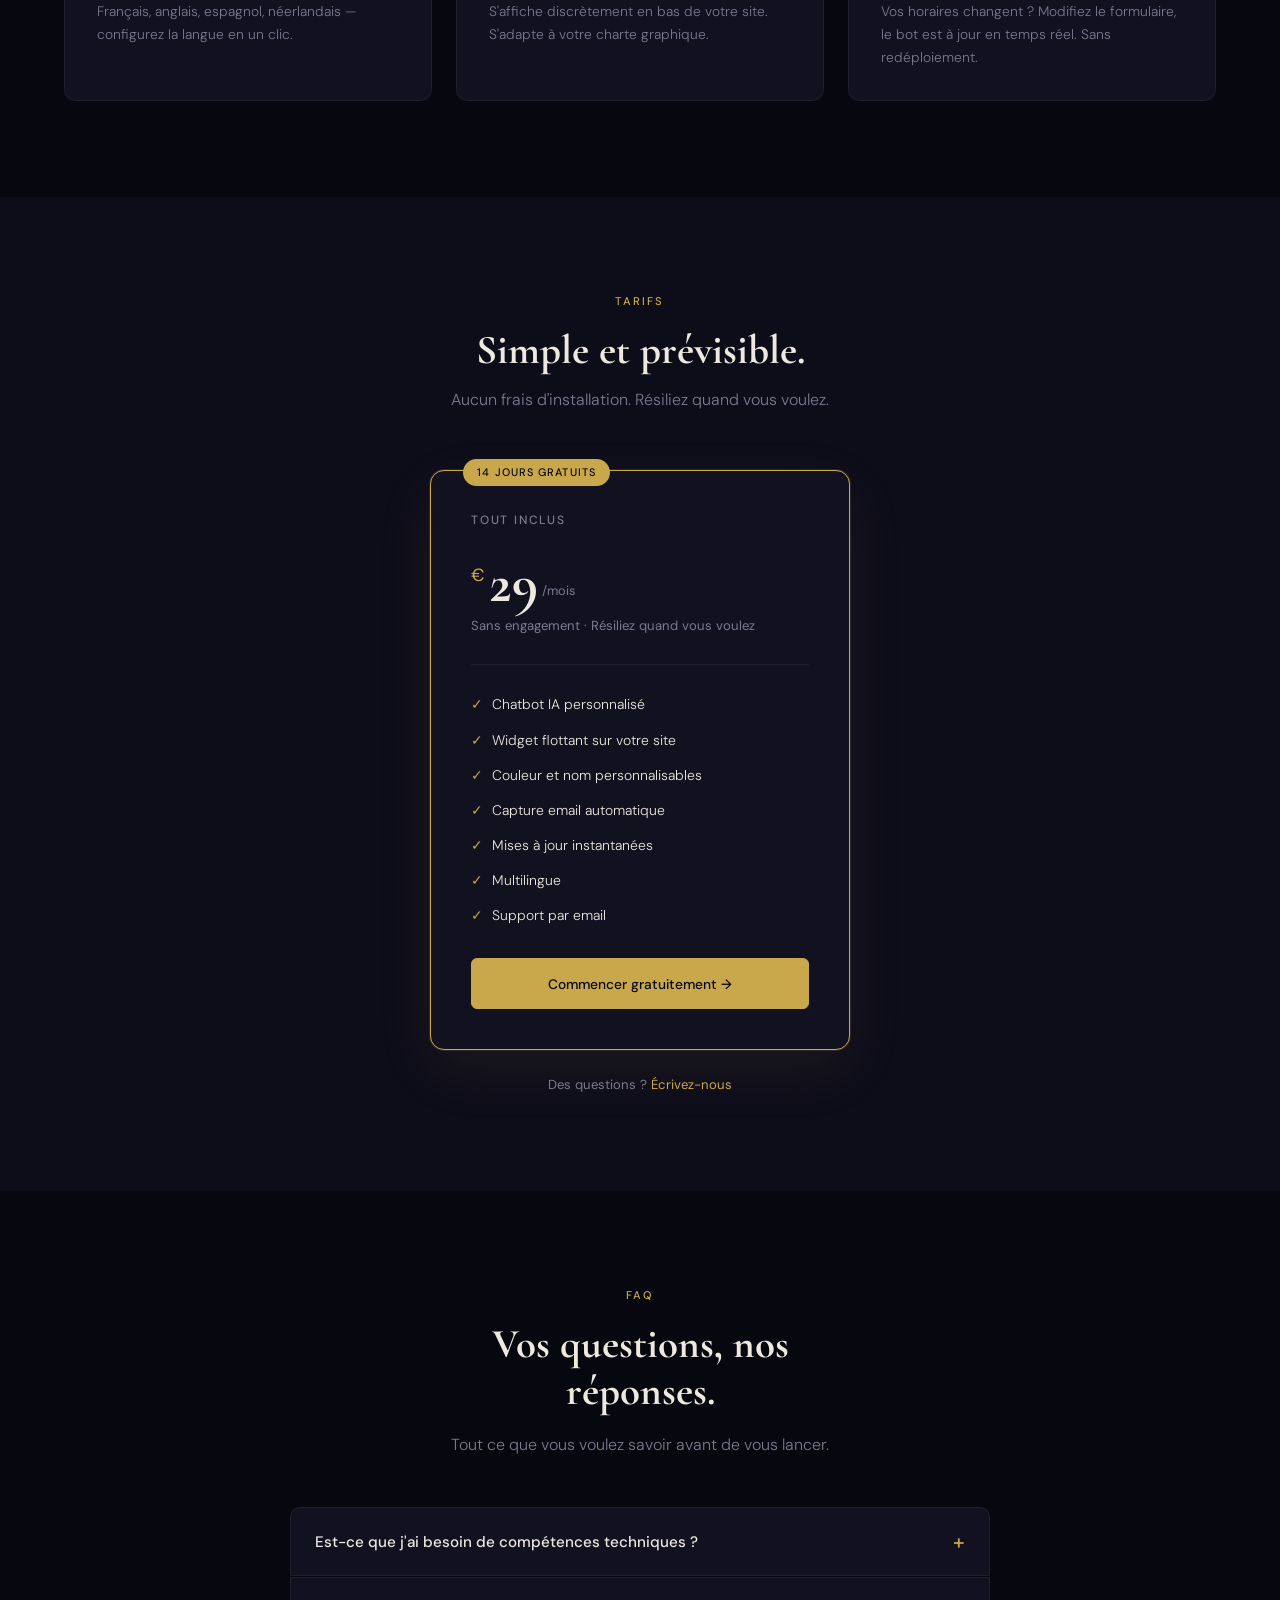
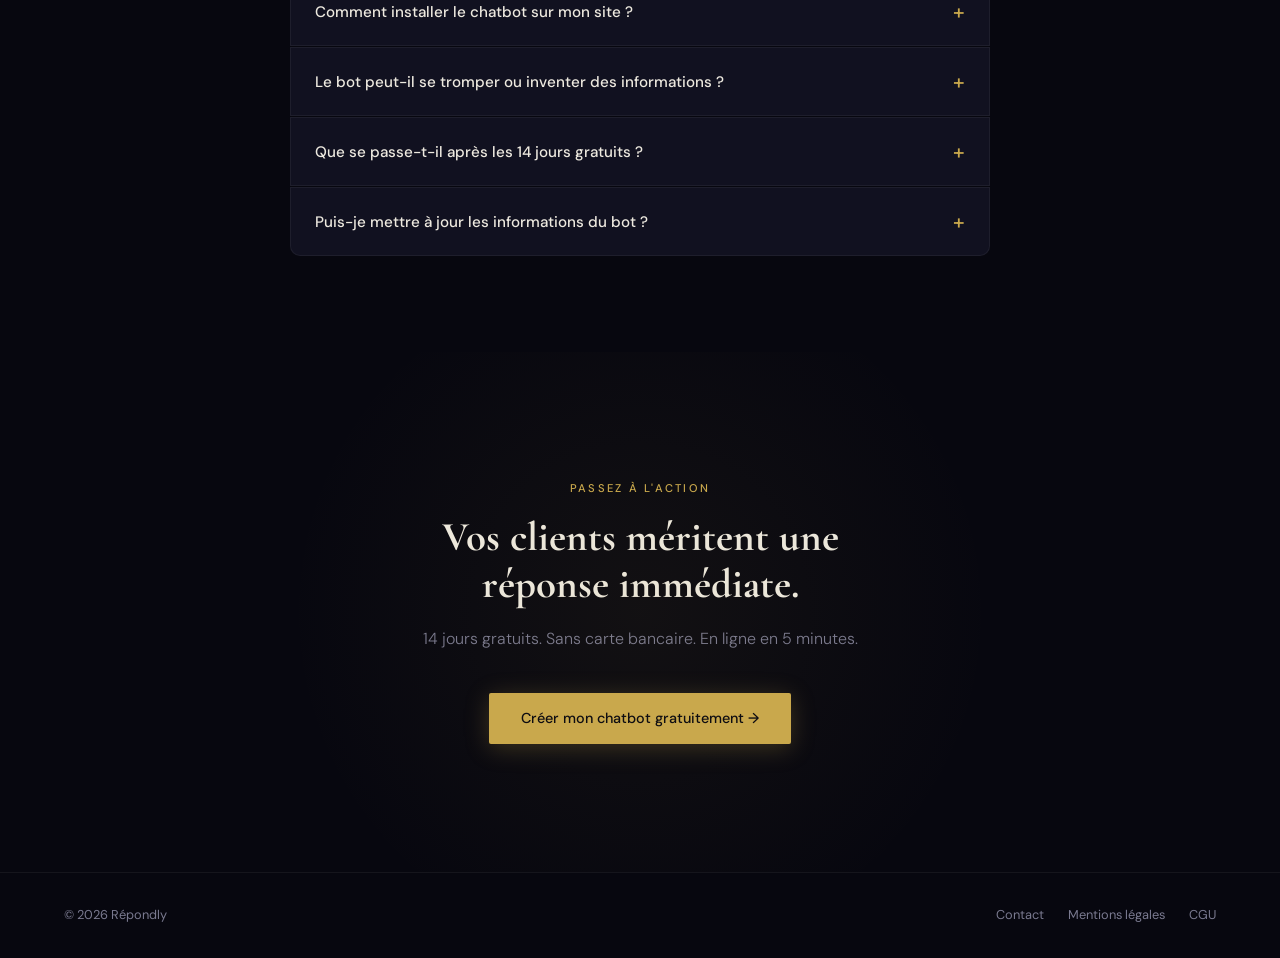
==== commit 75eacf7c: "Add rate limiting, analytics, email verification, single pricing plan - Rate limiter: 100 req/hour p" ====
--- a/frontend/index.html
+++ b/frontend/index.html
@@ -474,7 +474,6 @@
 
   /* ── Responsive ── */
   @media (max-width: 1000px) {
-    .pricing-grid { grid-template-columns: 1fr; max-width: 420px; }
     .features-grid { grid-template-columns: 1fr 1fr; }
   }
   @media (max-width: 900px) {
@@ -637,48 +636,30 @@
   <p class="section-label reveal" style="text-align:center">Tarifs</p>
   <h2 class="section-title reveal reveal-delay-1" style="text-align:center; margin:0 auto 0.75rem">Simple et prévisible.</h2>
   <p class="section-sub reveal reveal-delay-2" style="text-align:center; margin:0 auto 3.5rem">Aucun frais d'installation. Résiliez quand vous voulez.</p>
-  <div class="pricing-grid">
-    <div class="price-card reveal">
-      <p class="price-name">Starter</p>
+  <div style="max-width:420px;margin:0 auto;">
+    <div class="price-card featured reveal">
+      <span class="price-badge">14 jours gratuits</span>
+      <p class="price-name">Tout inclus</p>
       <div class="price-amount">
         <span class="price-currency">€</span>
         <span class="price-num">29</span>
         <span class="price-suffix">/mois</span>
       </div>
-      <p class="price-recur">14 jours gratuits · Sans carte</p>
+      <p class="price-recur">Sans engagement · Résiliez quand vous voulez</p>
       <div class="price-divider"></div>
       <ul class="price-features">
-        <li class="included">500 conversations / mois</li>
-        <li class="included">Widget flottant</li>
-        <li class="included">Capture email</li>
-        <li class="included">Mise à jour du contenu</li>
-        <li>Analytics</li>
-        <li>Support prioritaire</li>
+        <li class="included">Chatbot IA personnalisé</li>
+        <li class="included">Widget flottant sur votre site</li>
+        <li class="included">Couleur et nom personnalisables</li>
+        <li class="included">Capture email automatique</li>
+        <li class="included">Mises à jour instantanées</li>
+        <li class="included">Multilingue</li>
+        <li class="included">Support par email</li>
       </ul>
-      <a href="/register" class="btn-outline">Commencer gratuitement</a>
-    </div>
-    <div class="price-card featured reveal reveal-delay-1">
-      <span class="price-badge">Le plus populaire</span>
-      <p class="price-name">Pro</p>
-      <div class="price-amount">
-        <span class="price-currency">€</span>
-        <span class="price-num">69</span>
-        <span class="price-suffix">/mois</span>
-      </div>
-      <p class="price-recur">14 jours gratuits · Sans carte</p>
-      <div class="price-divider"></div>
-      <ul class="price-features">
-        <li class="included">Conversations illimitées</li>
-        <li class="included">Widget personnalisable</li>
-        <li class="included">Capture email</li>
-        <li class="included">Analytics avancés</li>
-        <li class="included">Mises à jour illimitées</li>
-        <li class="included">Support prioritaire</li>
-      </ul>
-      <a href="/register" class="btn-outline">Commencer gratuitement</a>
-    </div>
-  </div>
-  <p class="price-note reveal">Des questions sur les tarifs ? <a href="mailto:matissezamcre@gmail.com">Écrivez-nous</a></p>
+      <a href="/register" class="btn-outline">Commencer gratuitement →</a>
+    </div>
+  </div>
+  <p class="price-note reveal">Des questions ? <a href="mailto:matissezamcre@gmail.com">Écrivez-nous</a></p>
 </section>
 
 <!-- FAQ -->
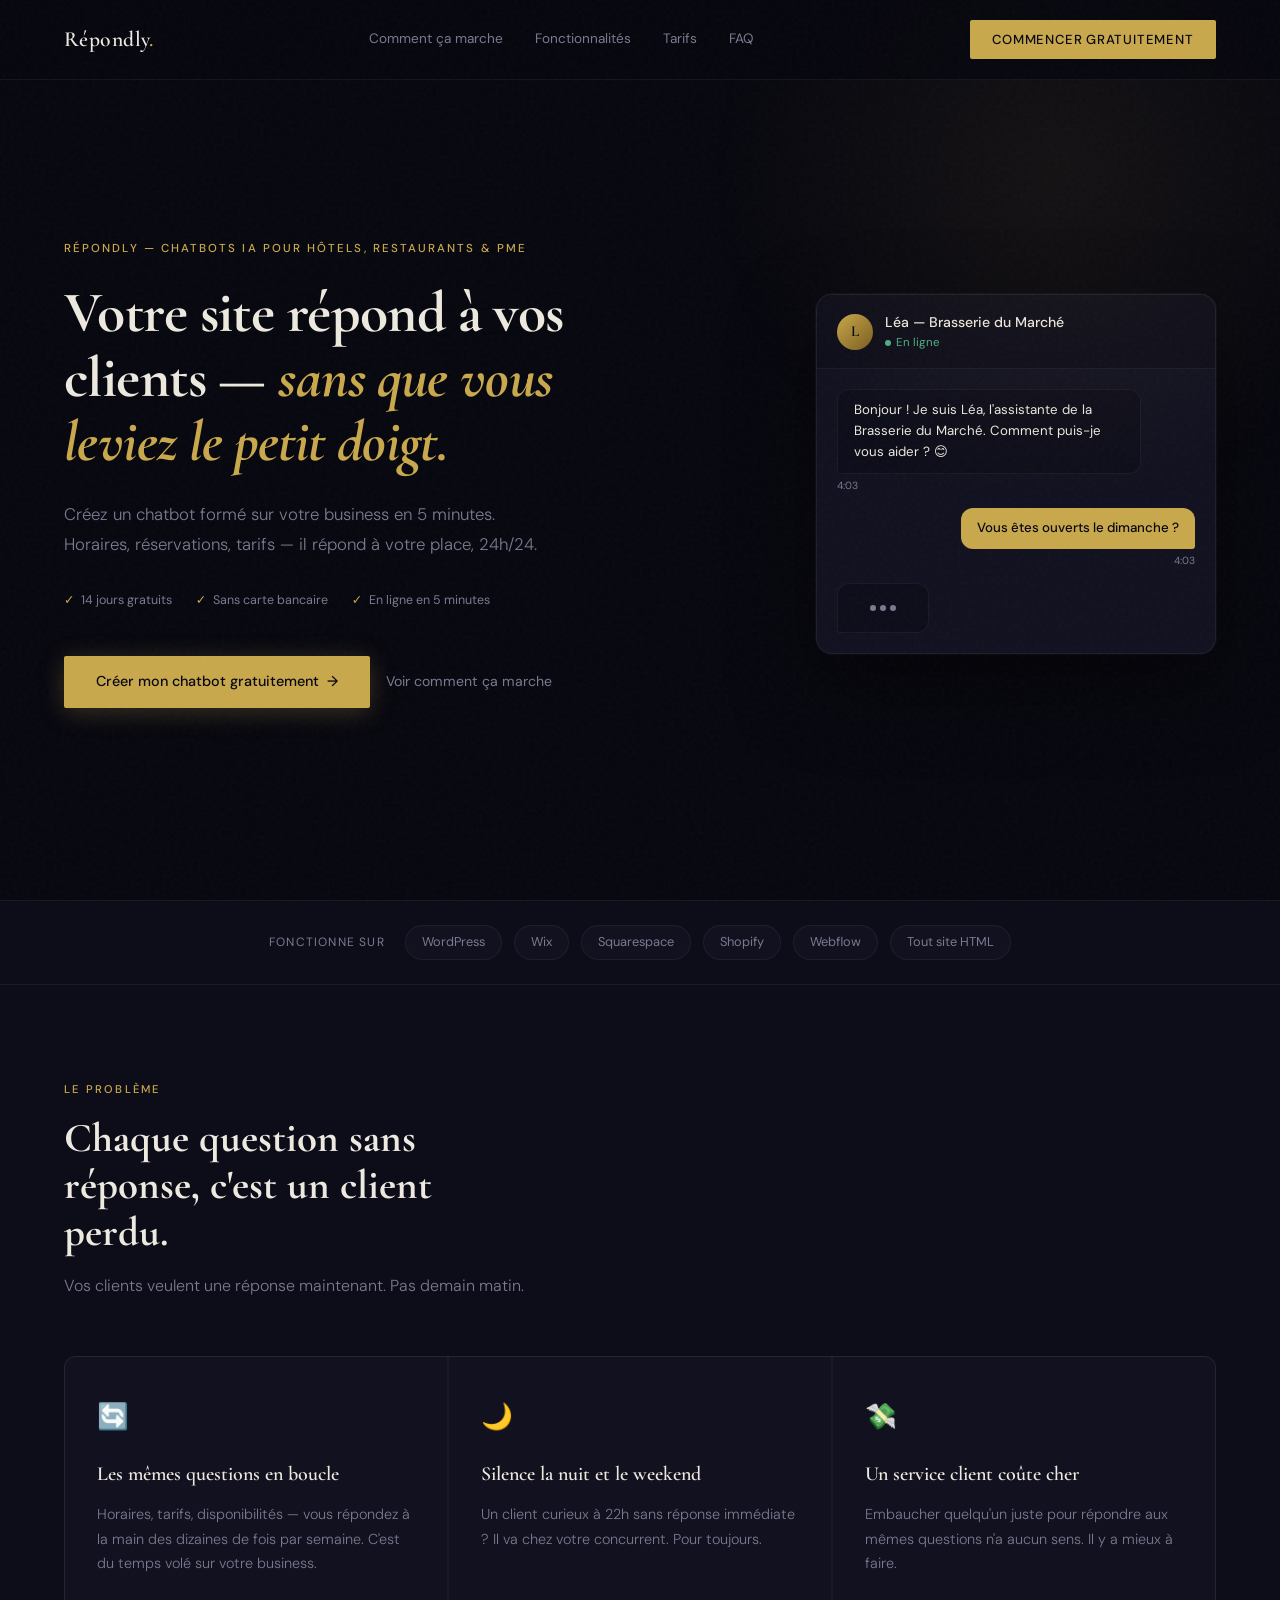
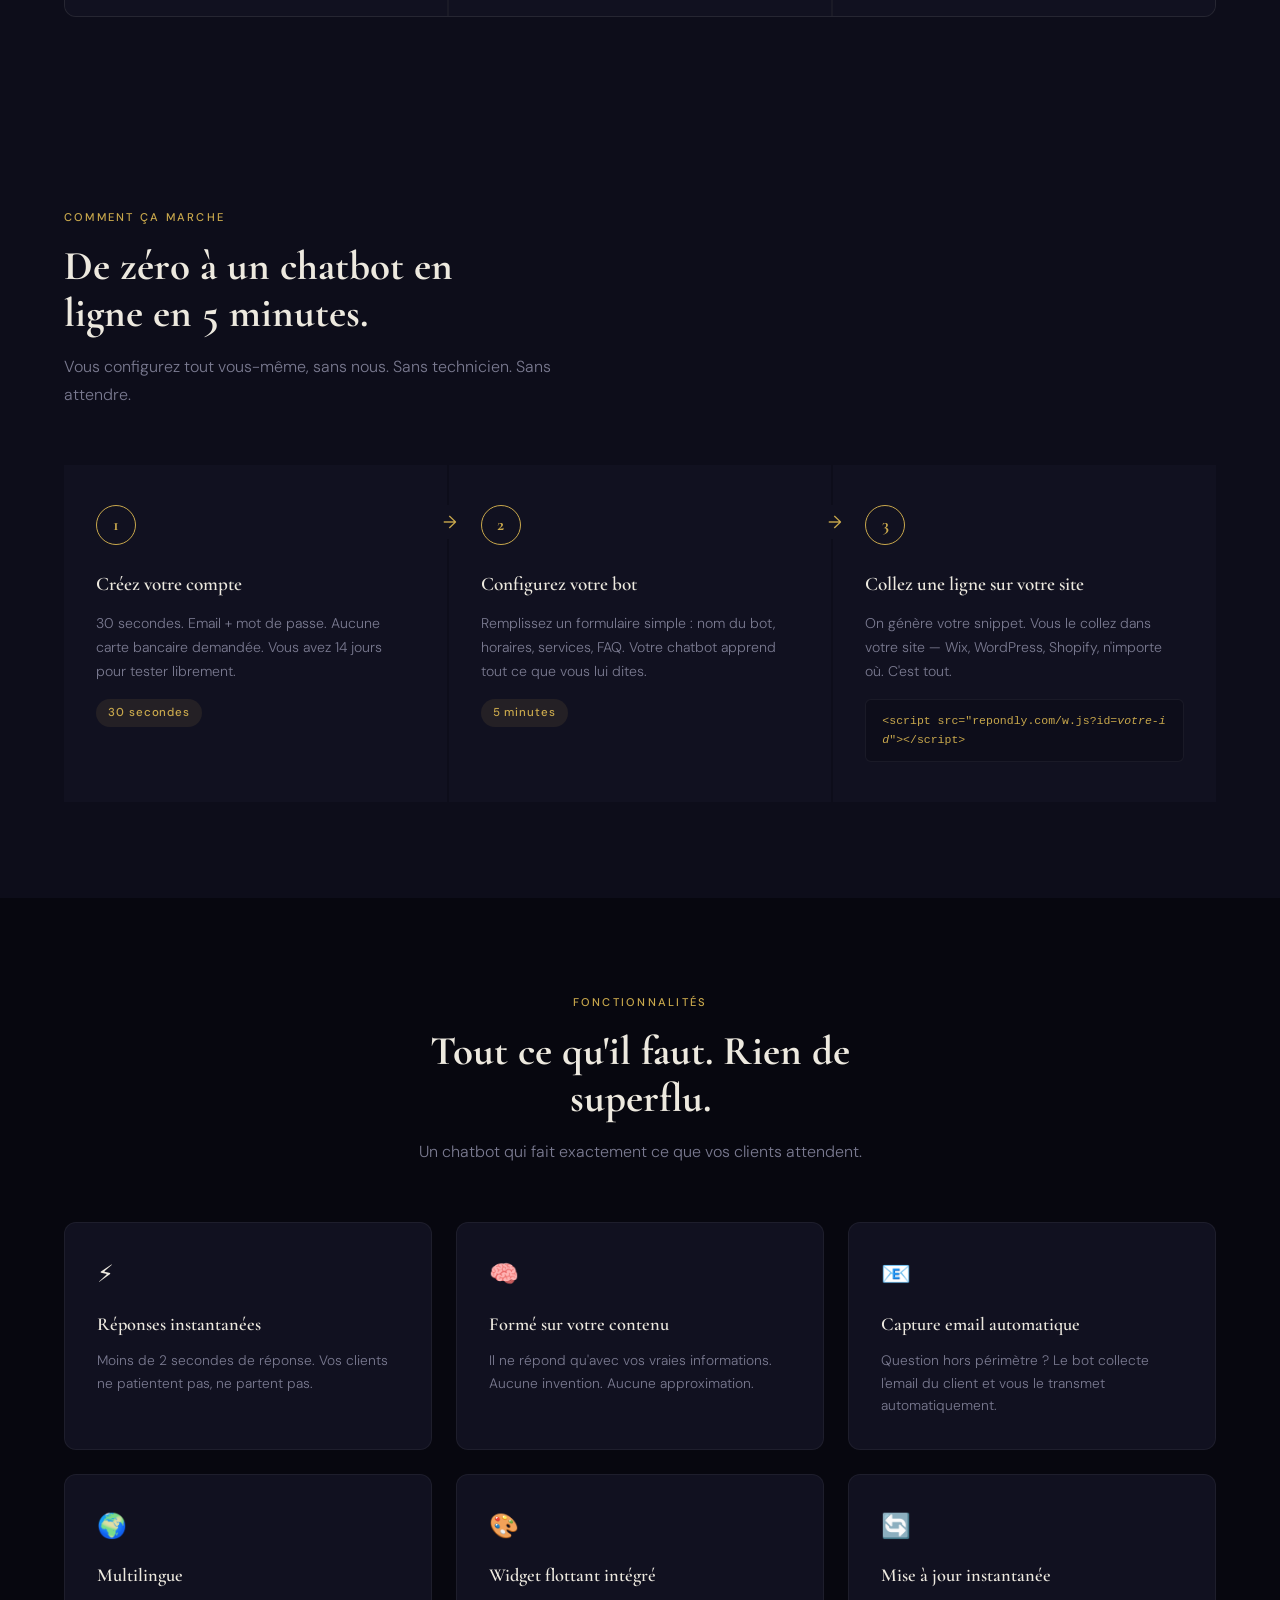
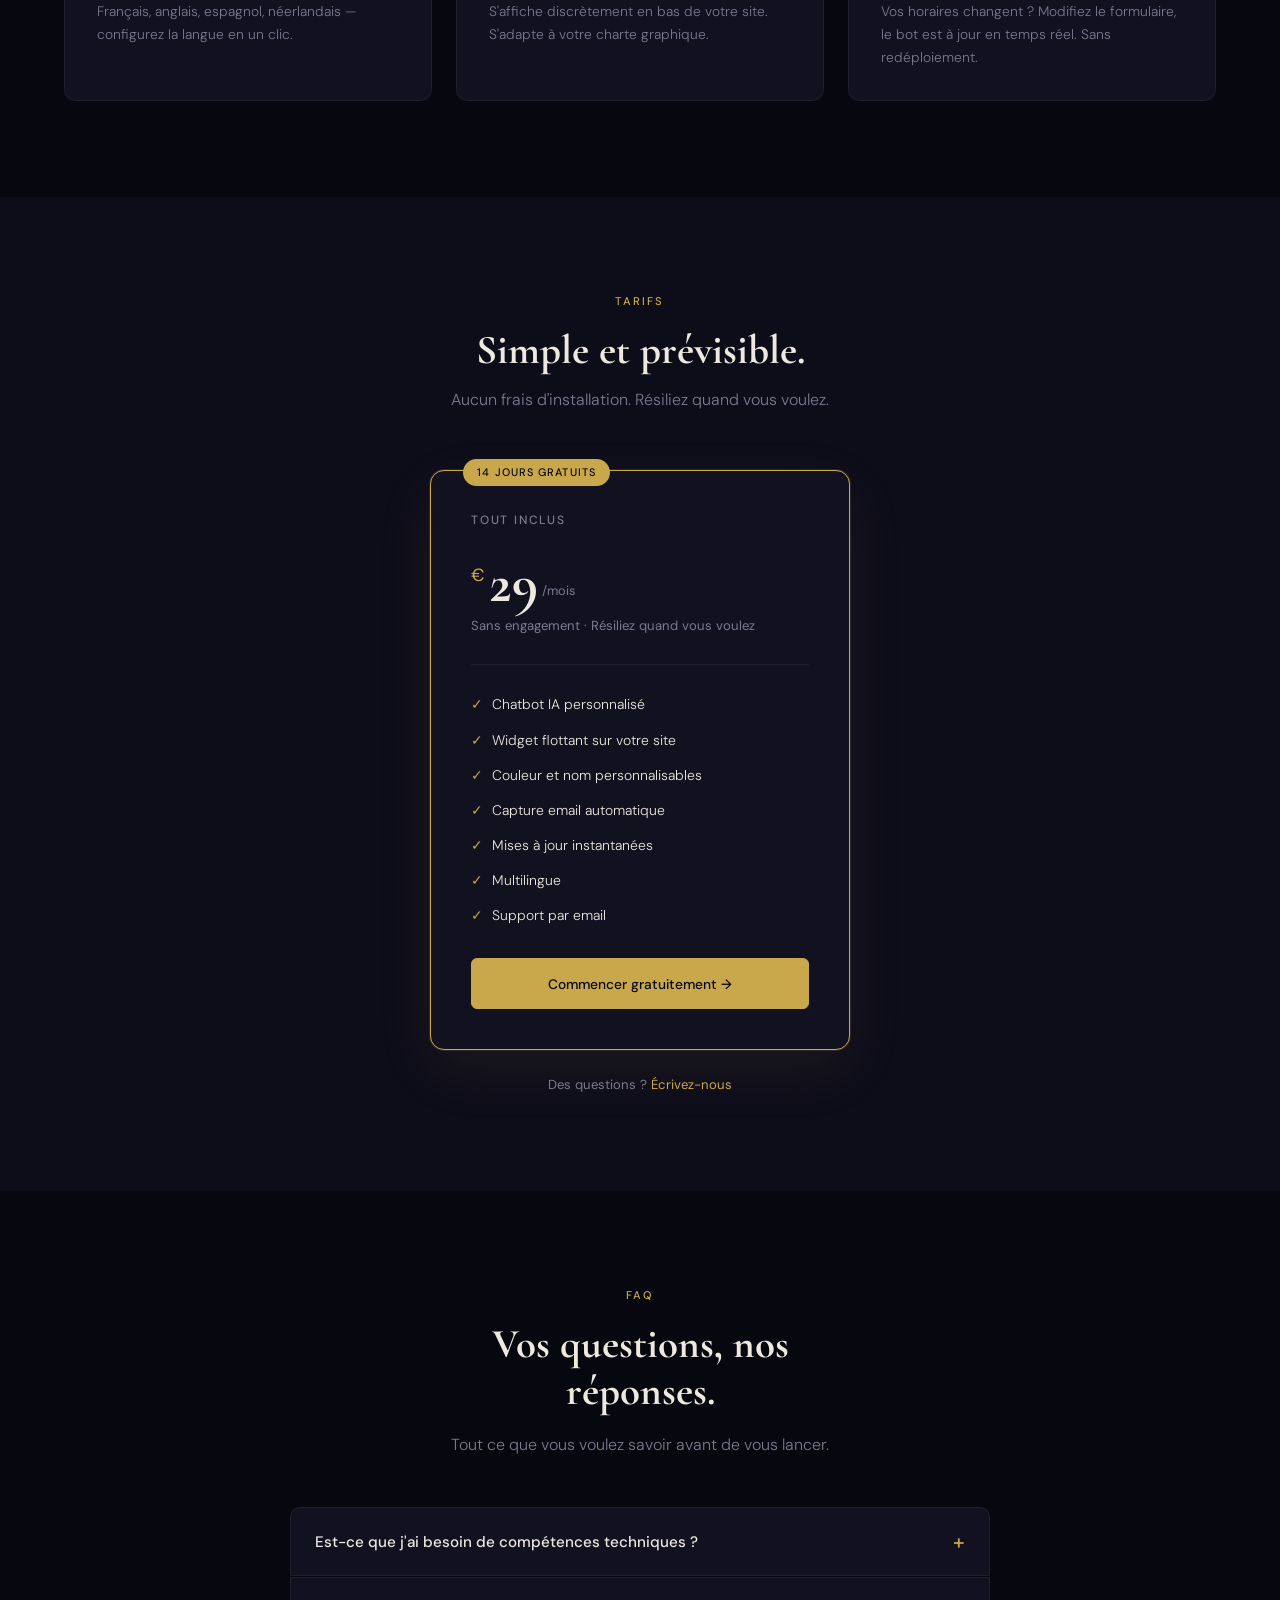
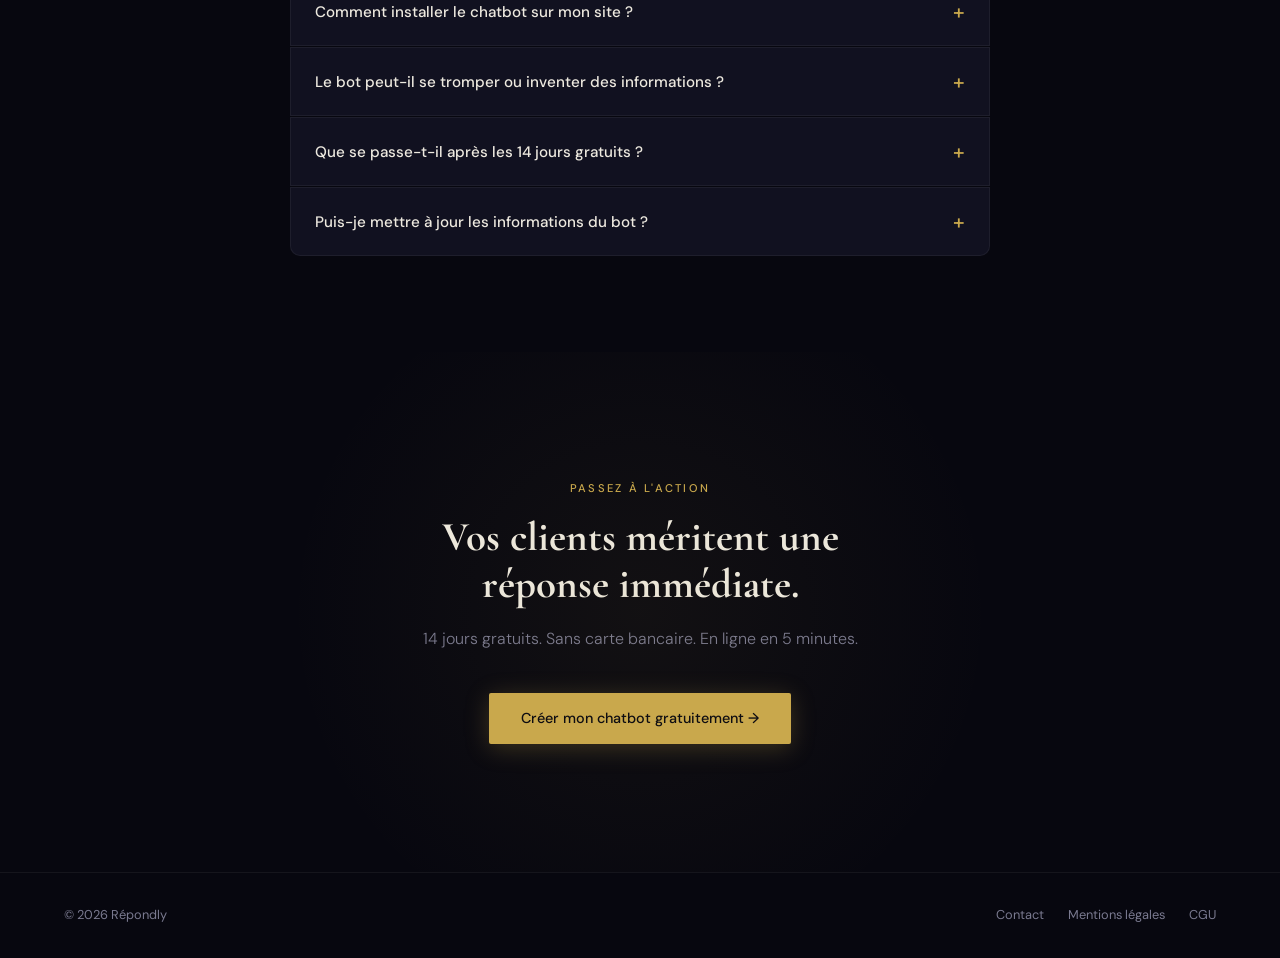
==== commit 6f91bc9a: "Add legal pages (mentions légales + CGU) and fix footer links Co-Authored-By: Claude Sonnet 4.6 <nor" ====
--- a/frontend/index.html
+++ b/frontend/index.html
@@ -706,8 +706,8 @@
   <span>© 2026 Répondly</span>
   <div style="display:flex;gap:1.5rem">
     <a href="mailto:matissezamcre@gmail.com">Contact</a>
-    <a href="#">Mentions légales</a>
-    <a href="#">CGU</a>
+    <a href="/mentions-legales">Mentions légales</a>
+    <a href="/cgu">CGU</a>
   </div>
 </footer>
 
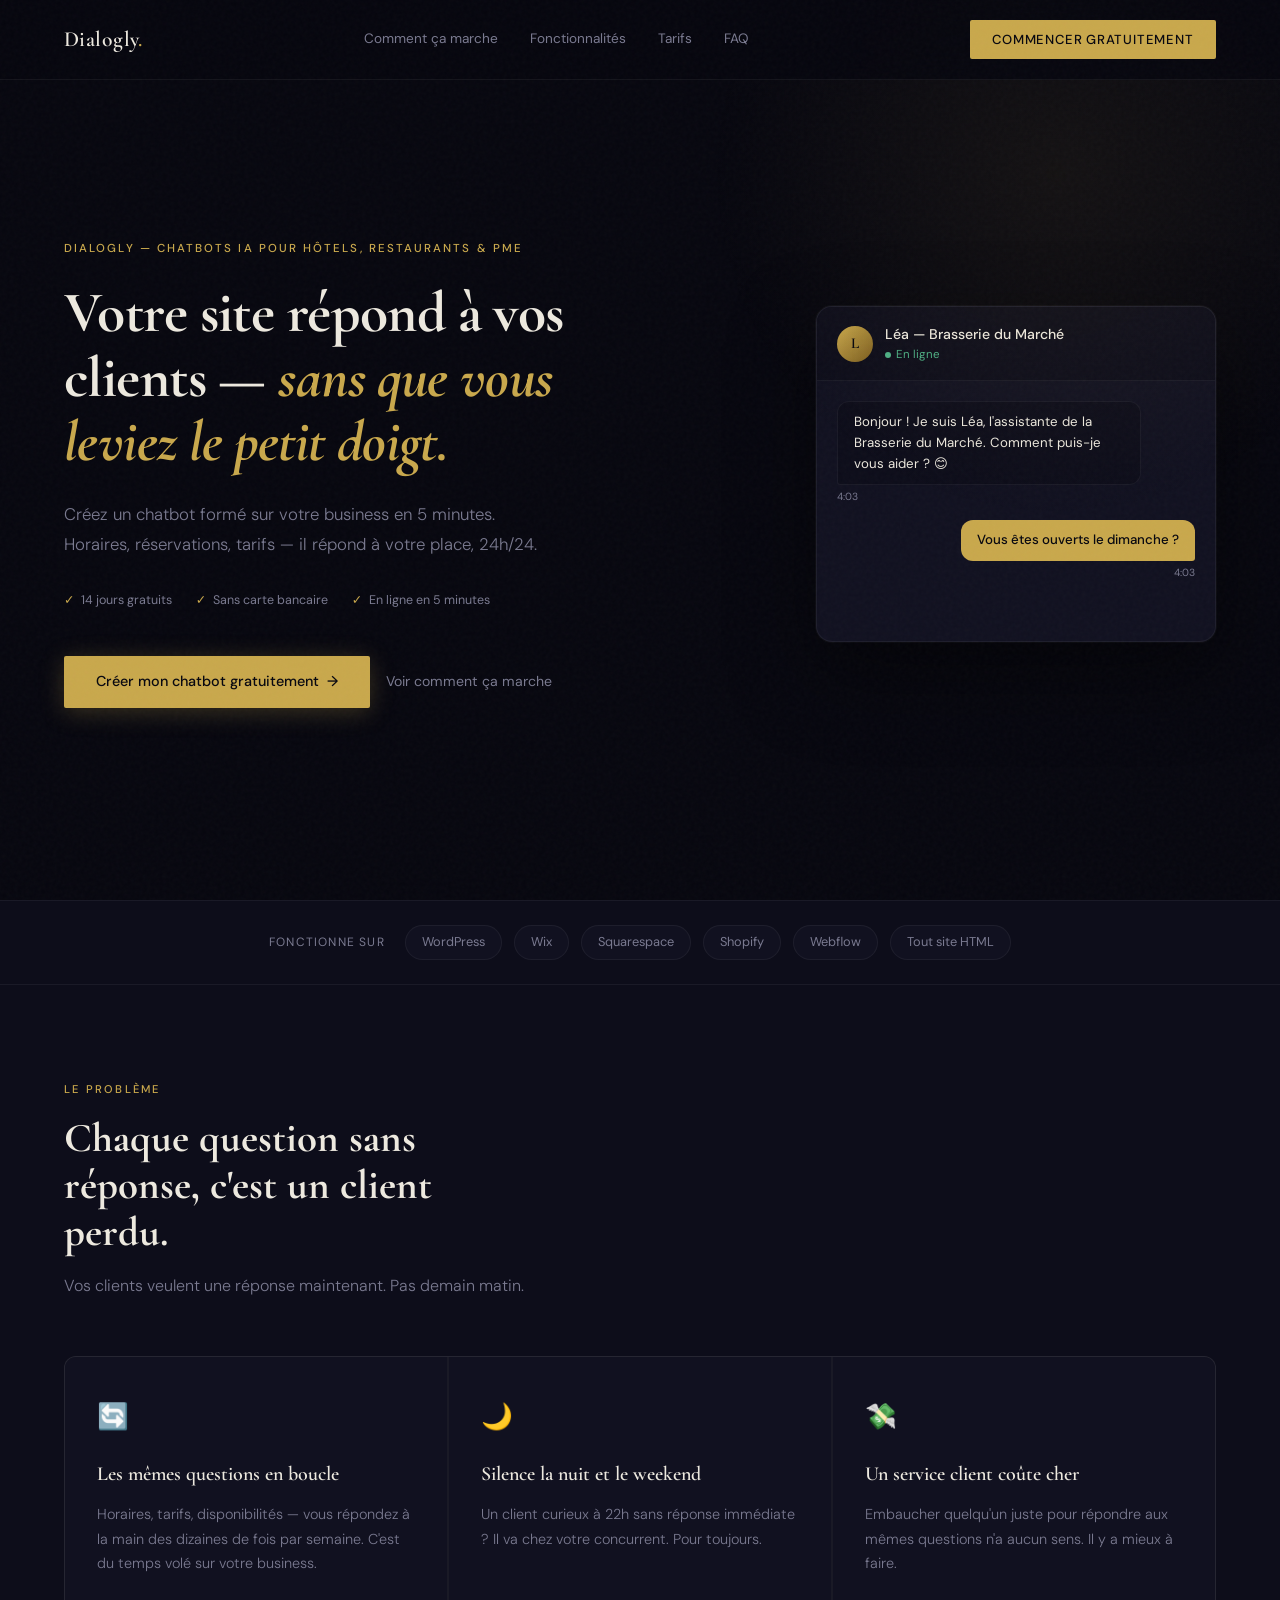
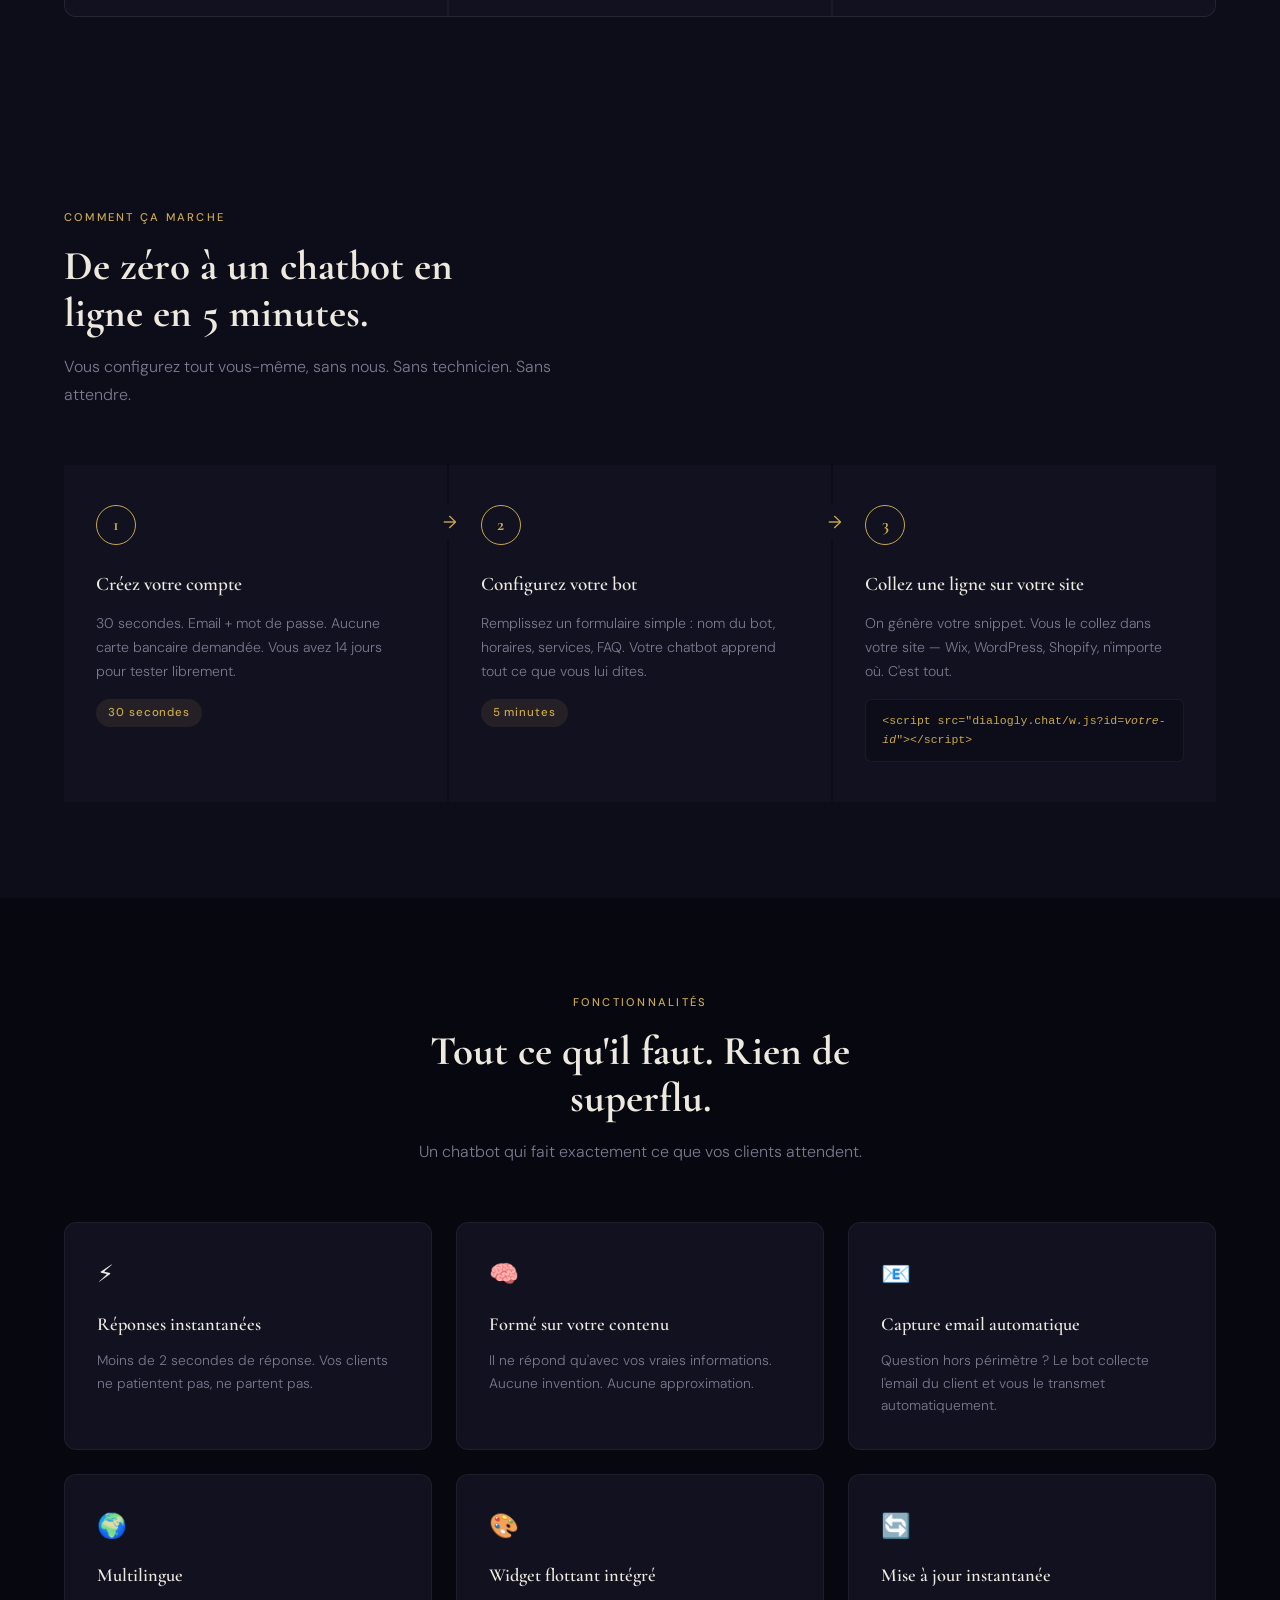
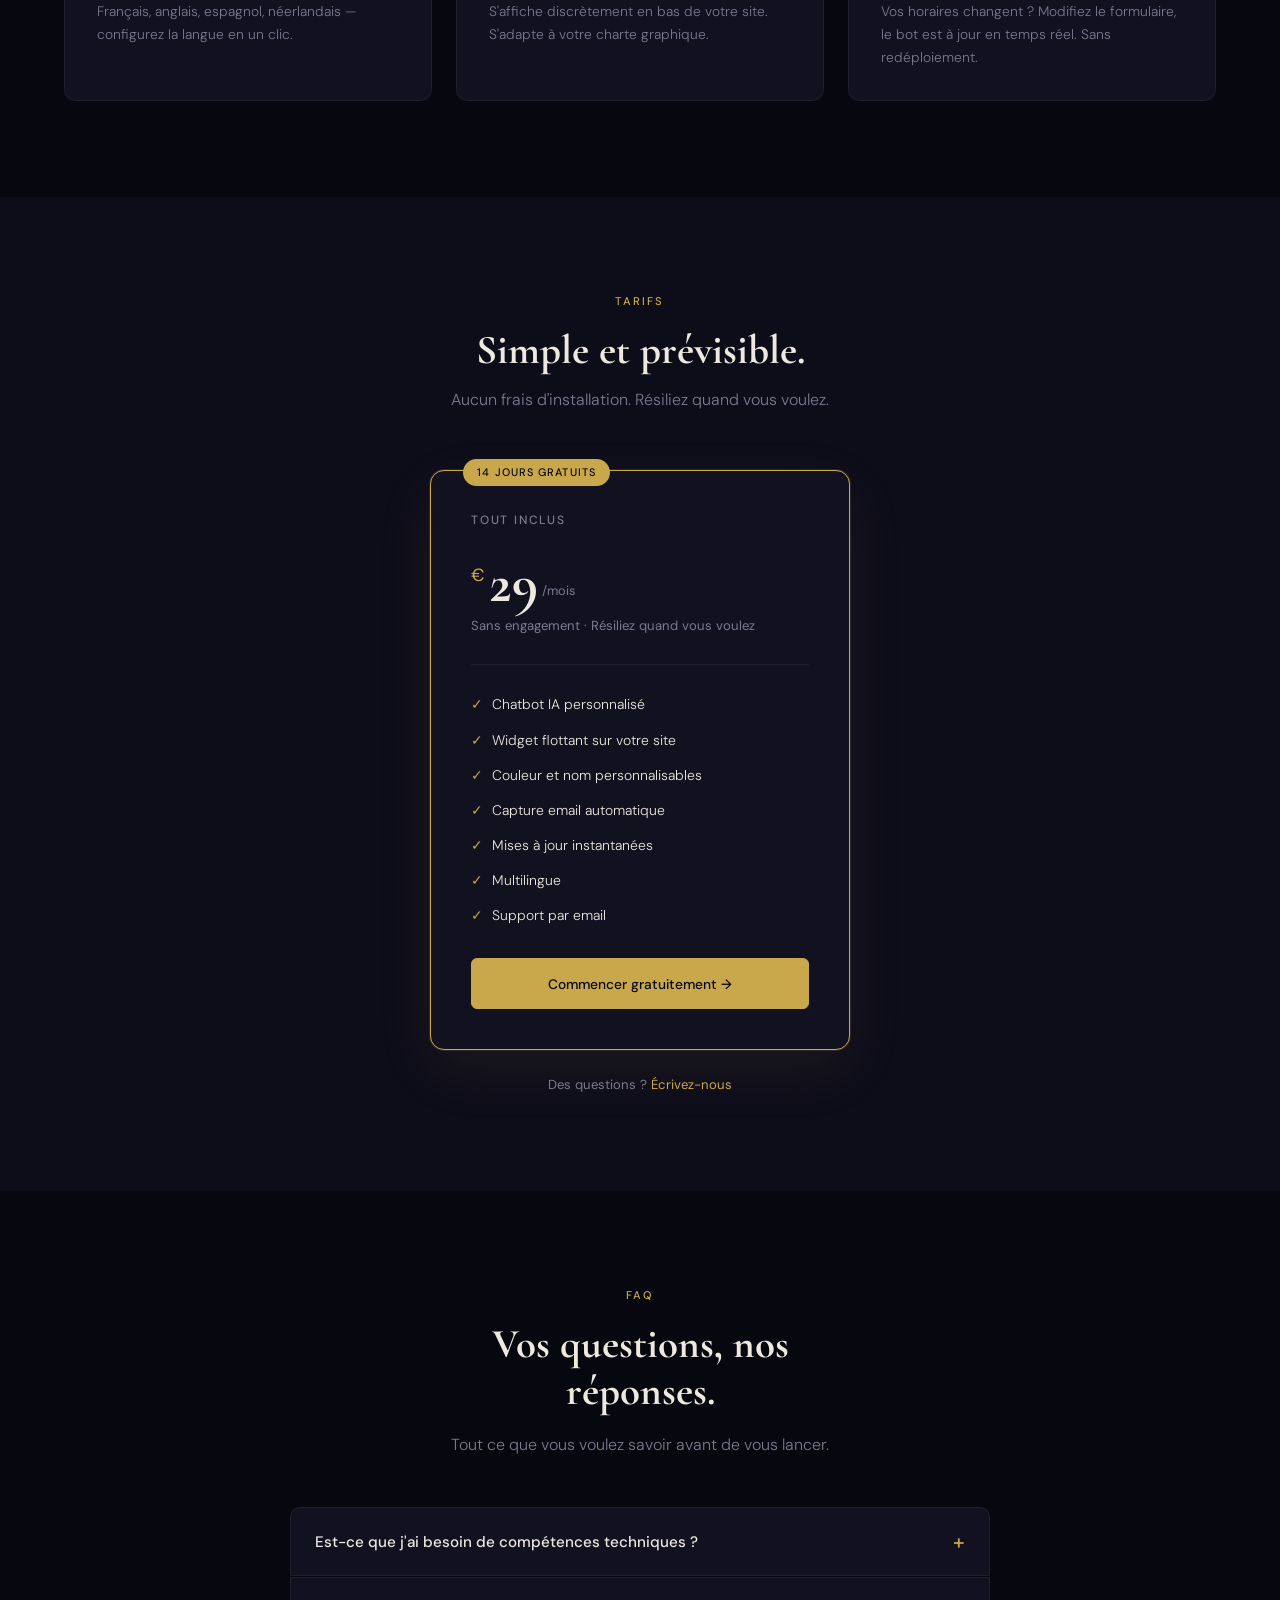
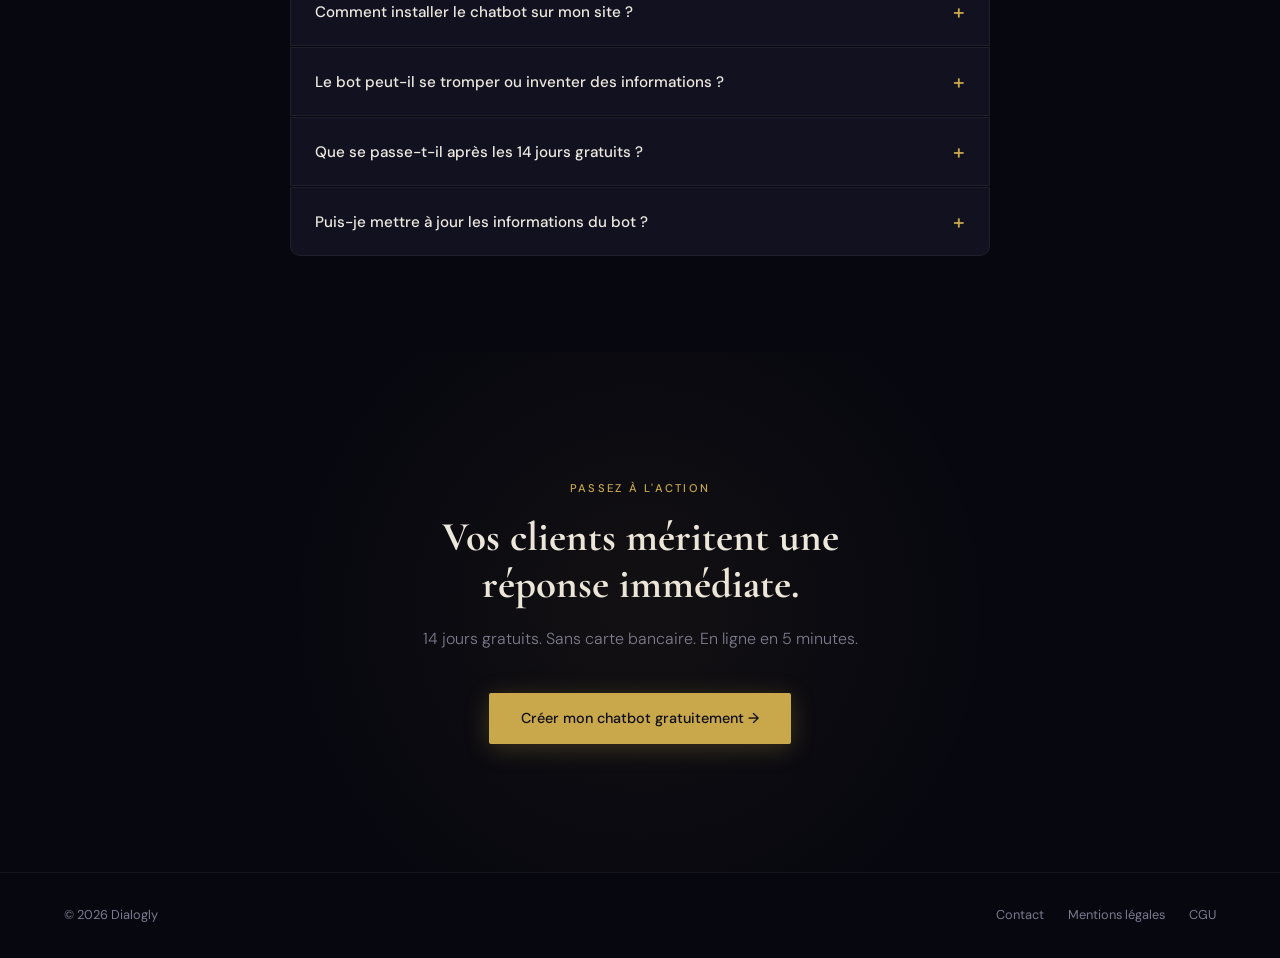
==== commit 5761e5bc: "rebrand: Répondly → Dialogly, domain → dialogly.chat" ====
--- a/frontend/index.html
+++ b/frontend/index.html
@@ -3,7 +3,7 @@
 <head>
 <meta charset="UTF-8">
 <meta name="viewport" content="width=device-width, initial-scale=1.0">
-<title>Répondly — Créez votre chatbot IA en 5 minutes</title>
+<title>Dialogly — Créez votre chatbot IA en 5 minutes</title>
 <link rel="preconnect" href="https://fonts.googleapis.com">
 <link href="https://fonts.googleapis.com/css2?family=Cormorant+Garamond:ital,wght@0,400;0,600;0,700;1,400&family=DM+Sans:opsz,wght@9..40,300;9..40,400;9..40,500&display=swap" rel="stylesheet">
 <style>
@@ -489,7 +489,7 @@
 
 <!-- NAV -->
 <nav>
-  <a href="#" class="nav-logo">Répondly<span>.</span></a>
+  <a href="#" class="nav-logo">Dialogly<span>.</span></a>
   <div class="nav-links">
     <a href="#comment">Comment ça marche</a>
     <a href="#fonctionnalites">Fonctionnalités</a>
@@ -502,7 +502,7 @@
 <!-- HERO -->
 <section class="hero">
   <div class="hero-content">
-    <p class="hero-eyebrow">Répondly — Chatbots IA pour hôtels, restaurants & PME</p>
+    <p class="hero-eyebrow">Dialogly — Chatbots IA pour hôtels, restaurants & PME</p>
     <h1>Votre site répond à vos clients — <em>sans que vous leviez le petit doigt.</em></h1>
     <p class="hero-sub">Créez un chatbot formé sur votre business en 5 minutes. Horaires, réservations, tarifs — il répond à votre place, 24h/24.</p>
     <div class="hero-trust">
@@ -587,7 +587,7 @@
       <div class="step-num">3</div>
       <h3>Collez une ligne sur votre site</h3>
       <p>On génère votre snippet. Vous le collez dans votre site — Wix, WordPress, Shopify, n'importe où. C'est tout.</p>
-      <div class="step-code">&lt;script src="repondly.com/w.js?id=<em>votre-id</em>"&gt;&lt;/script&gt;</div>
+      <div class="step-code">&lt;script src="dialogly.chat/w.js?id=<em>votre-id</em>"&gt;&lt;/script&gt;</div>
     </div>
   </div>
 </section>
@@ -670,7 +670,7 @@
   <div class="faq-list reveal">
     <div class="faq-item">
       <button class="faq-q">Est-ce que j'ai besoin de compétences techniques ?</button>
-      <div class="faq-a">Non. Vous remplissez un formulaire, vous copiez une ligne de code sur votre site. Si vous savez utiliser Wix ou WordPress, vous savez utiliser Répondly.</div>
+      <div class="faq-a">Non. Vous remplissez un formulaire, vous copiez une ligne de code sur votre site. Si vous savez utiliser Wix ou WordPress, vous savez utiliser Dialogly.</div>
     </div>
     <div class="faq-item">
       <button class="faq-q">Comment installer le chatbot sur mon site ?</button>
@@ -703,7 +703,7 @@
 
 <!-- FOOTER -->
 <footer>
-  <span>© 2026 Répondly</span>
+  <span>© 2026 Dialogly</span>
   <div style="display:flex;gap:1.5rem">
     <a href="mailto:matissezamcre@gmail.com">Contact</a>
     <a href="/mentions-legales">Mentions légales</a>
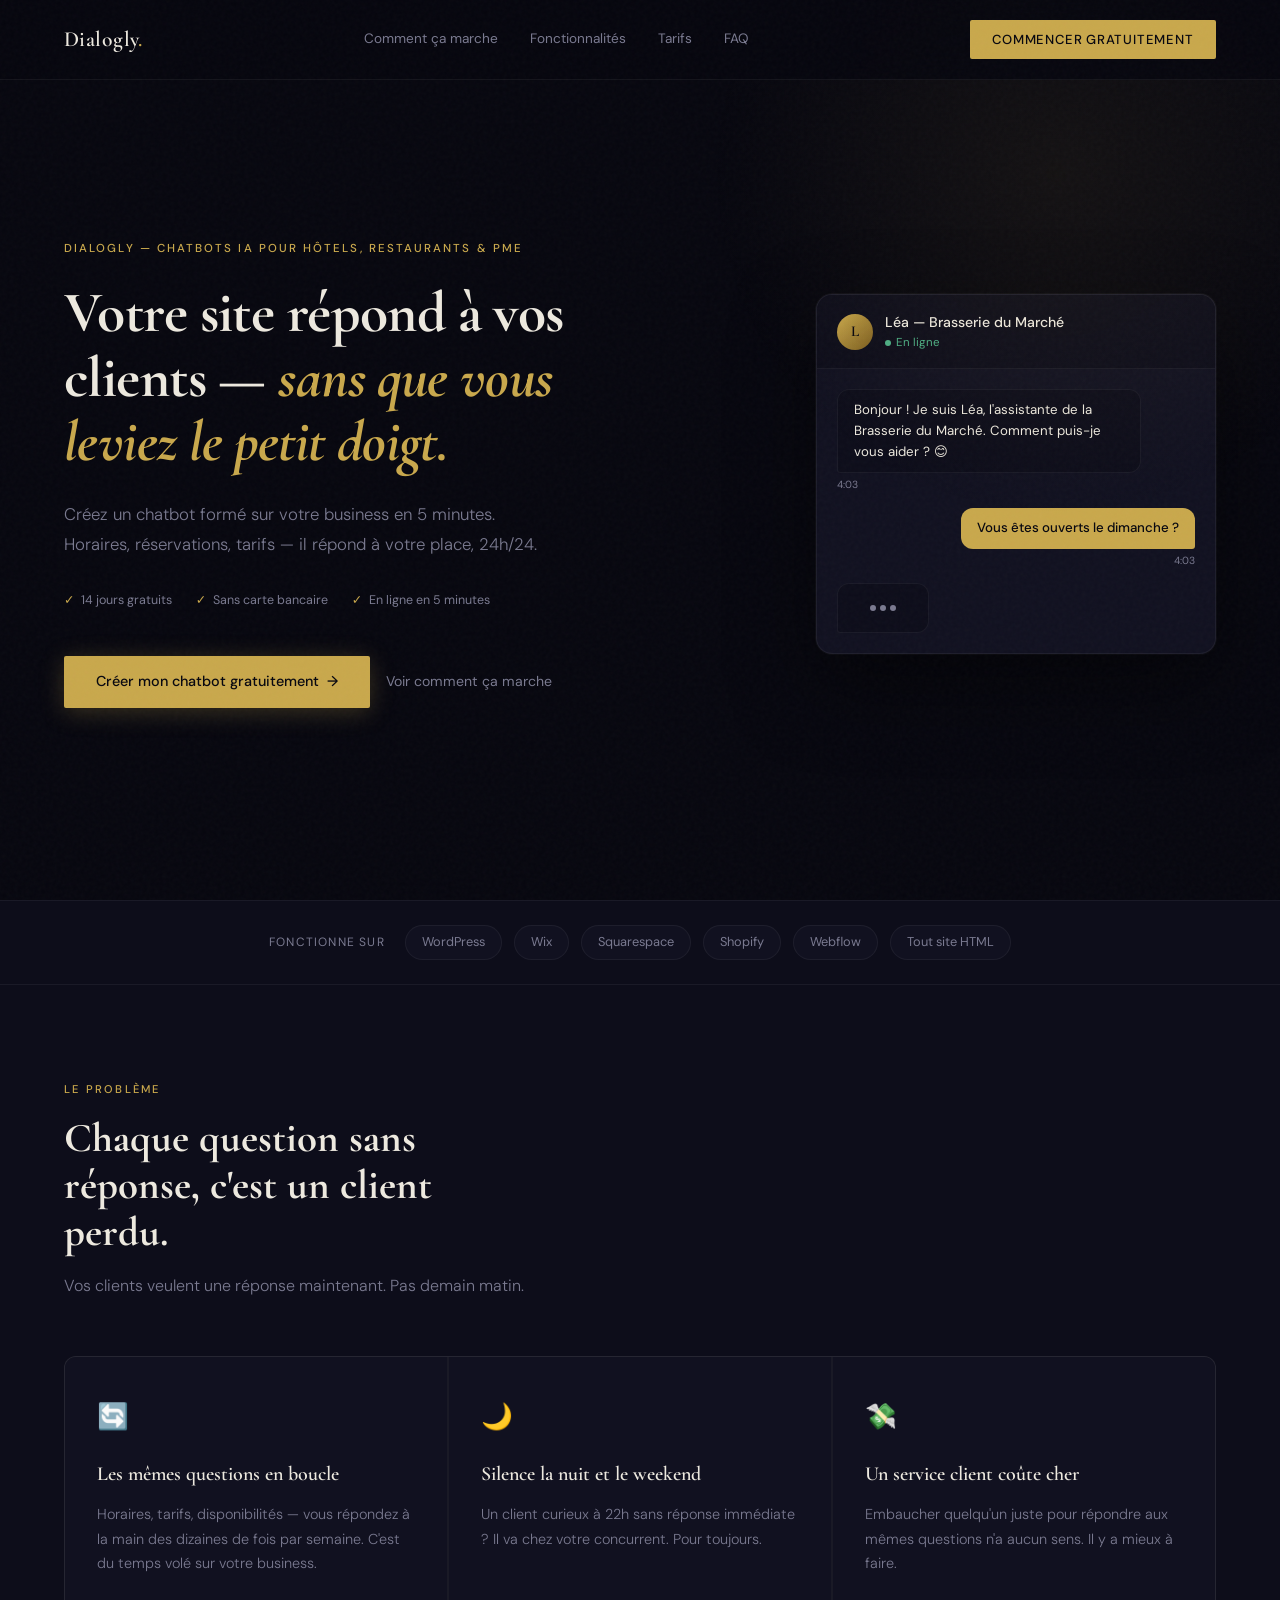
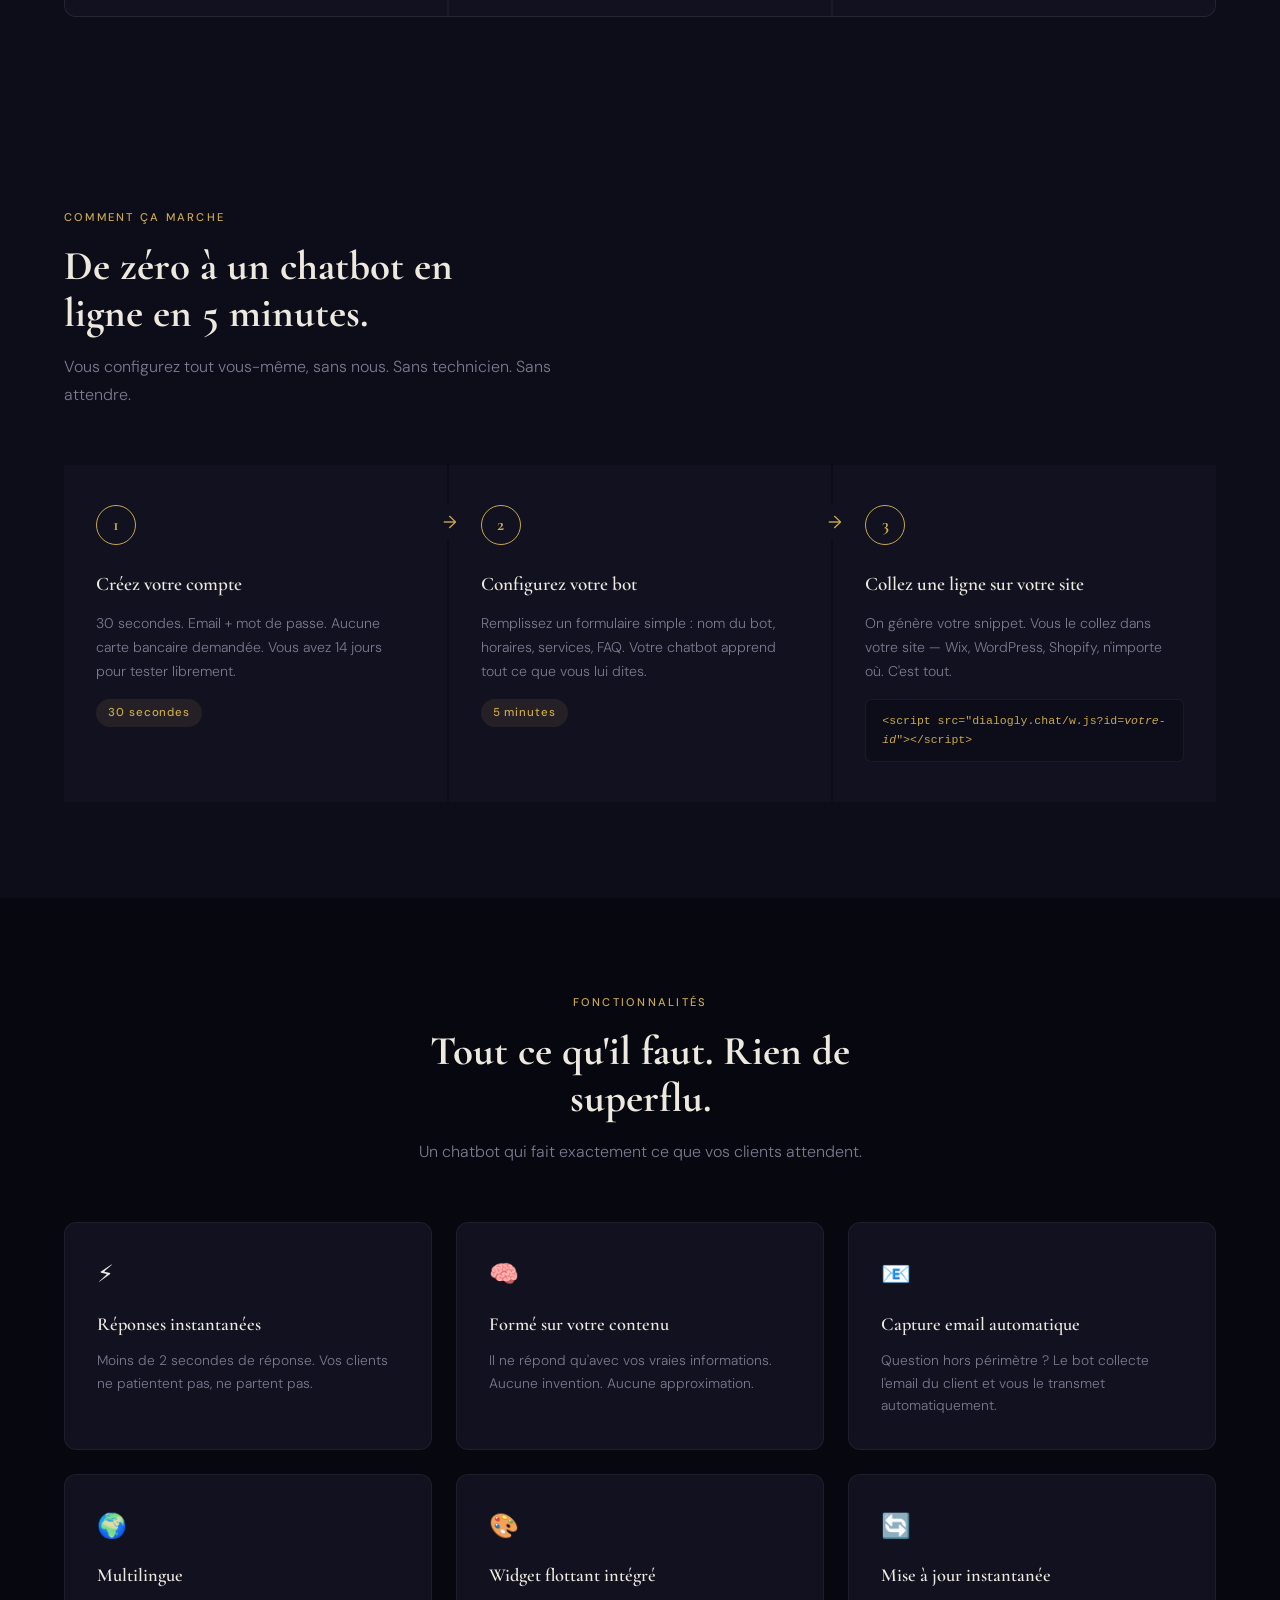
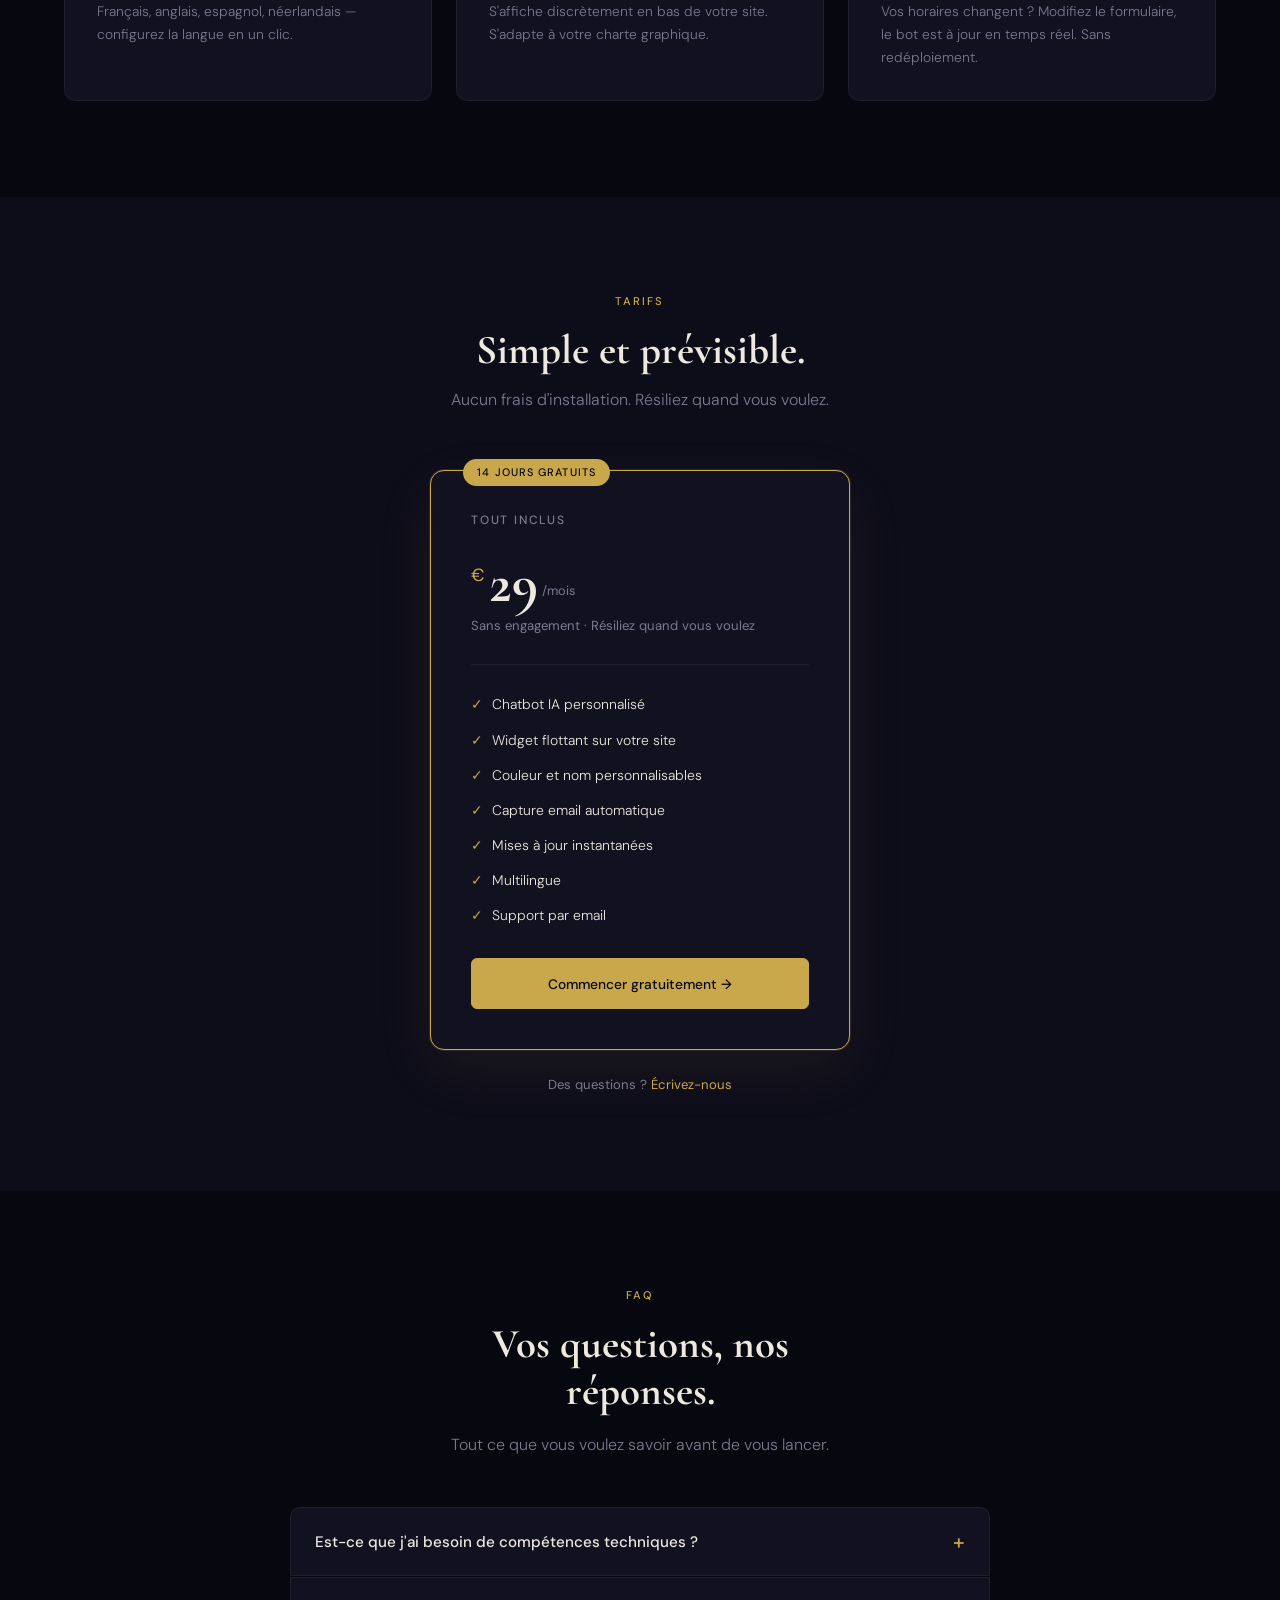
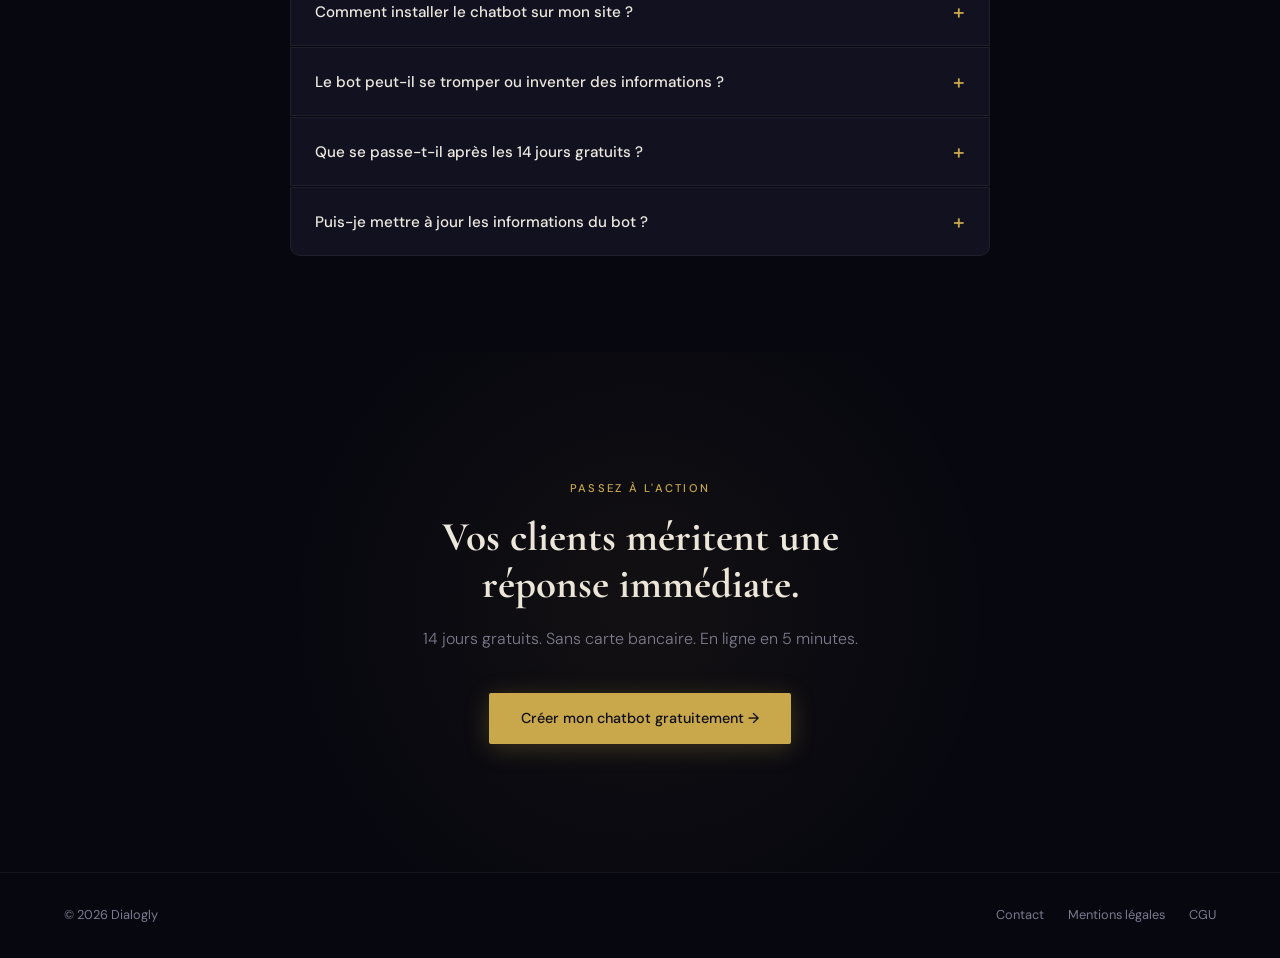
==== commit 09d9a12f: "Add live widget to landing page, fix JWT expiry, update env example" ====
--- a/frontend/index.html
+++ b/frontend/index.html
@@ -768,5 +768,6 @@
   }, { threshold: 0.12 });
   document.querySelectorAll('.reveal').forEach(el => observer.observe(el));
 </script>
+<script src="/widget.js?id=03c30119-0ac0-4477-aeaa-b9194ad87889"></script>
 </body>
 </html>
